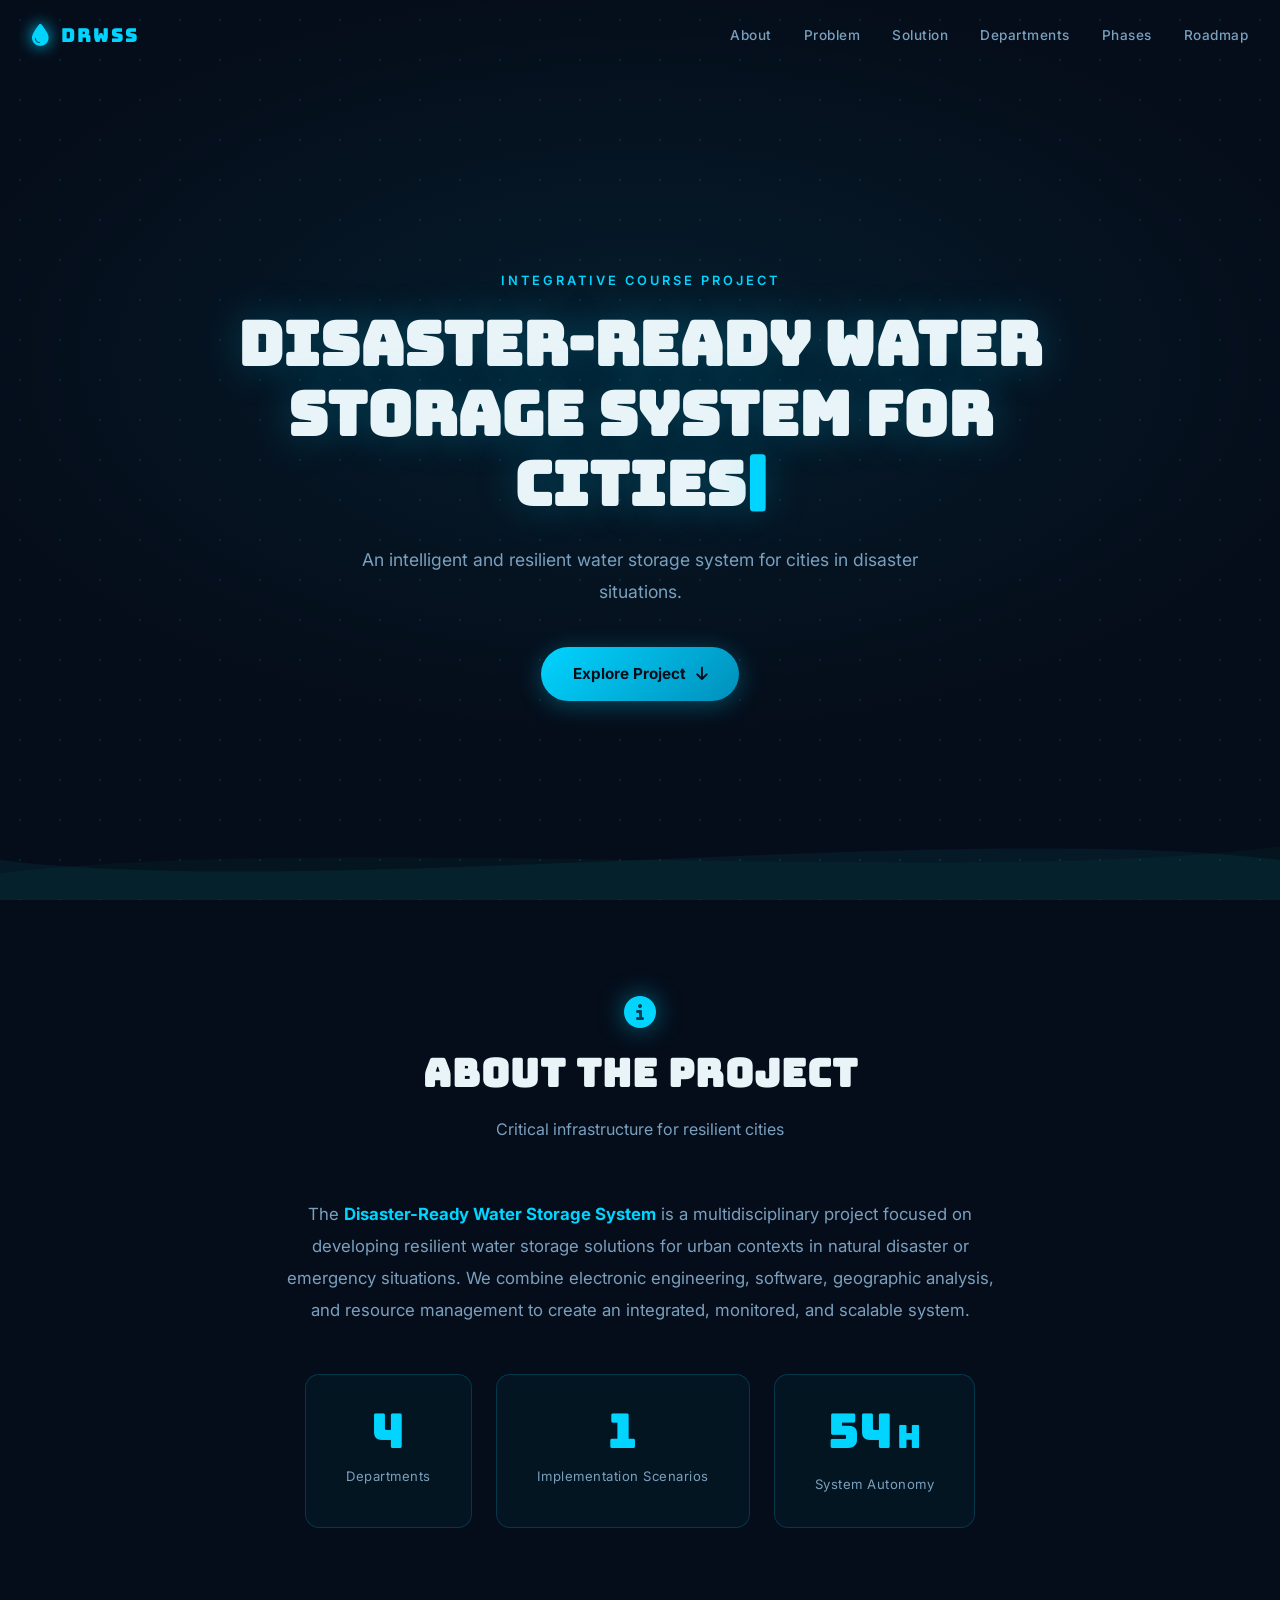
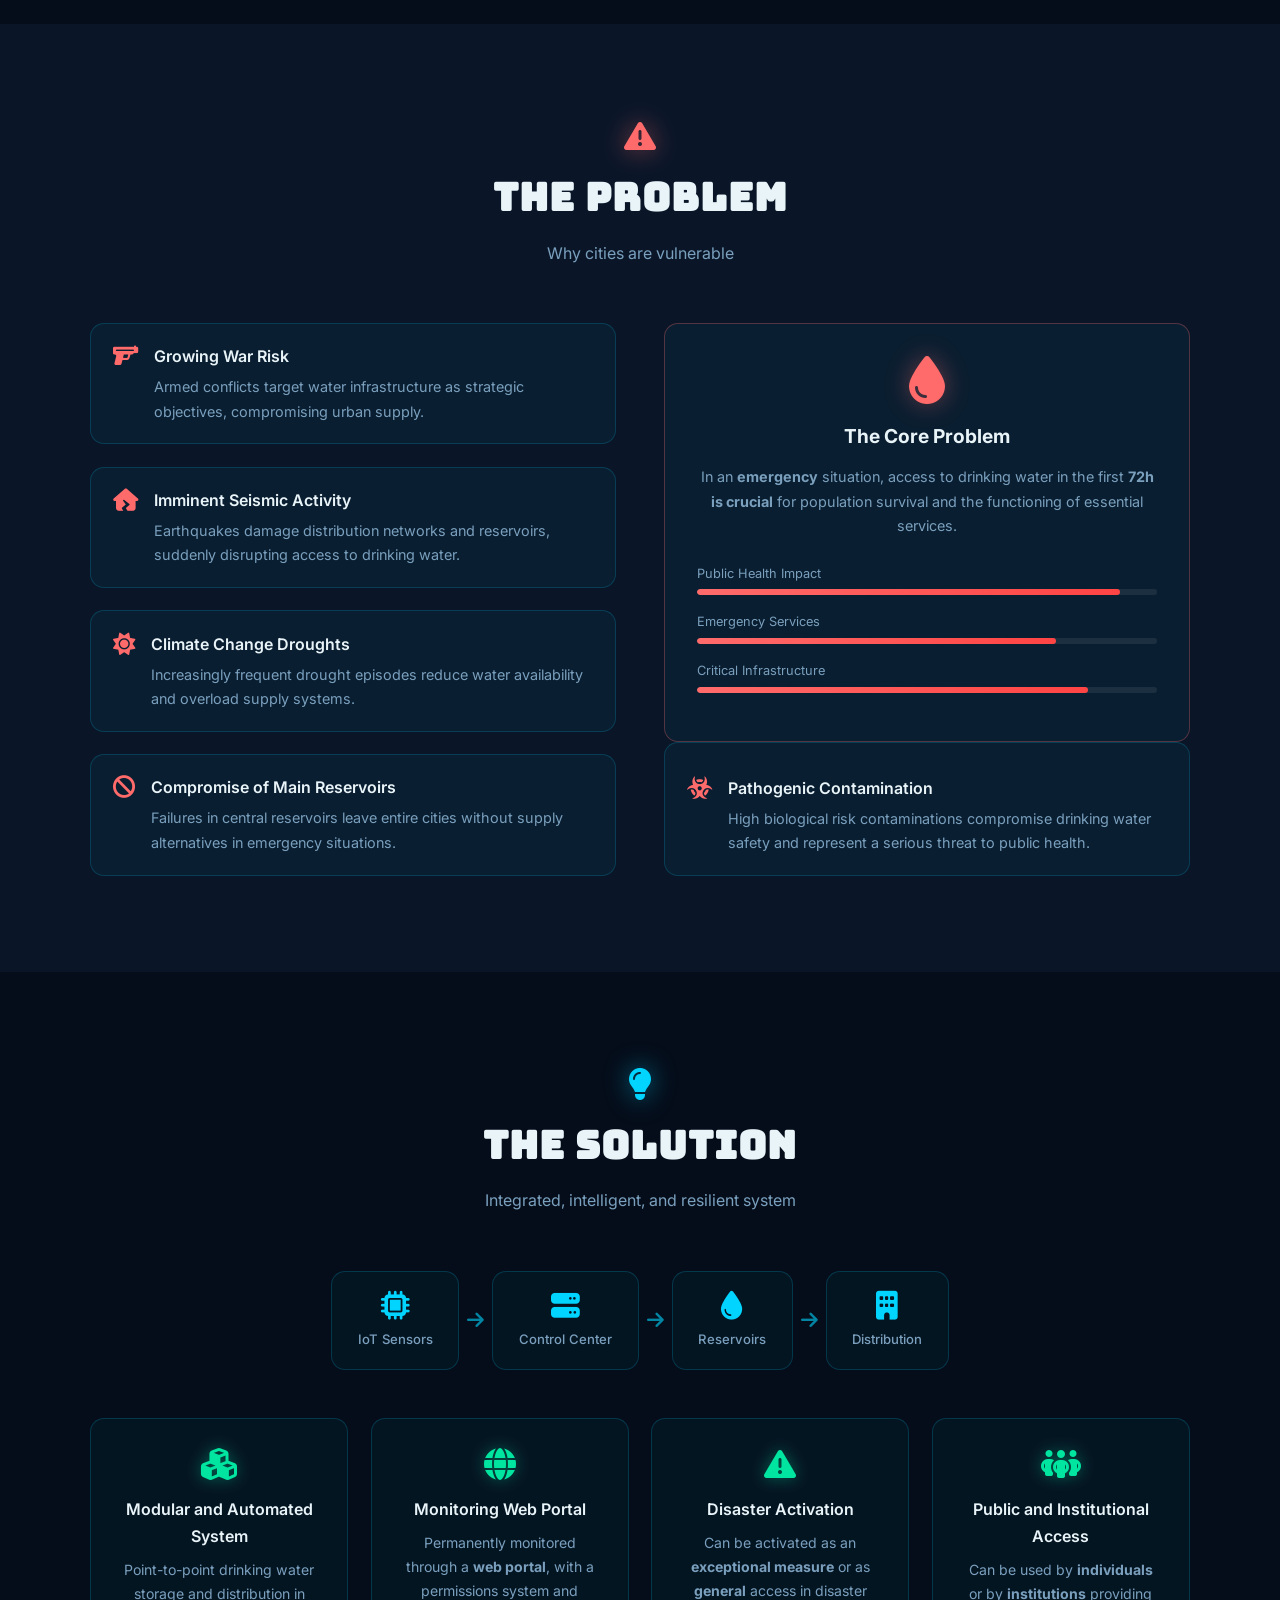
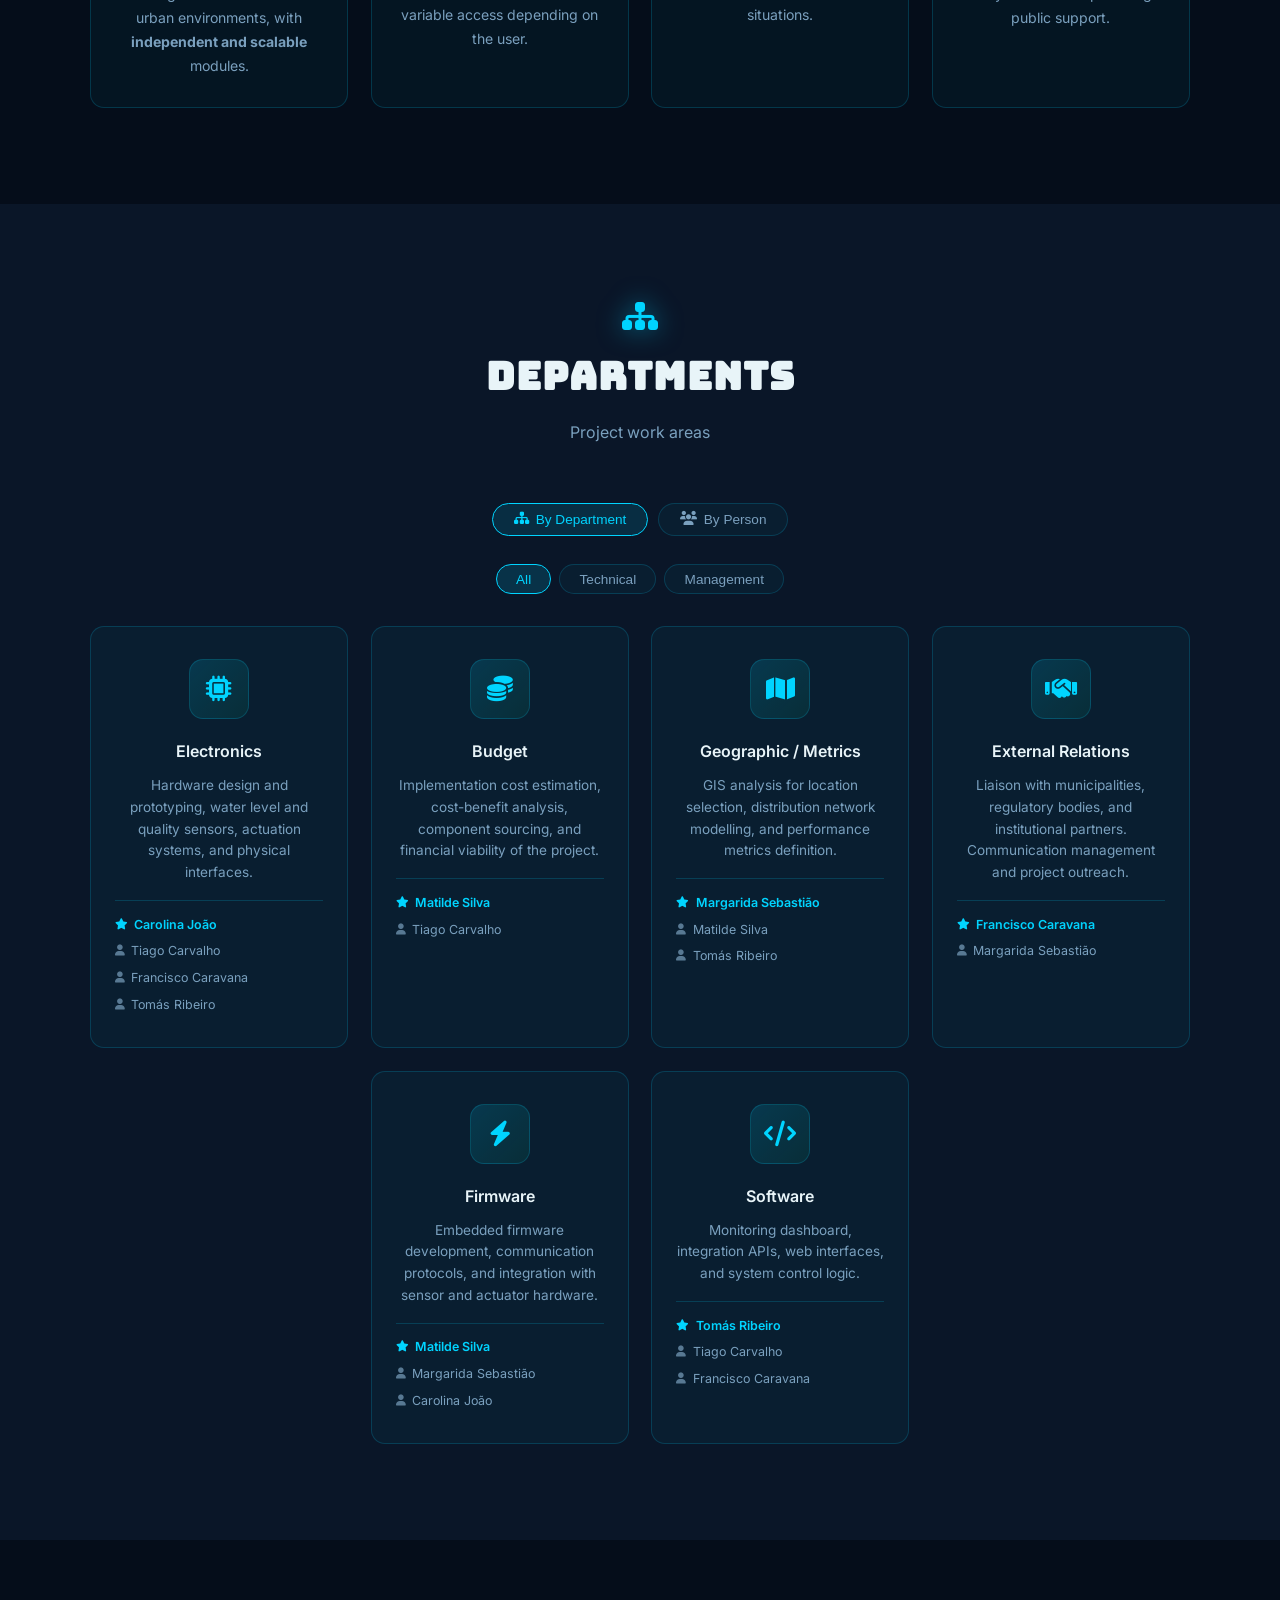
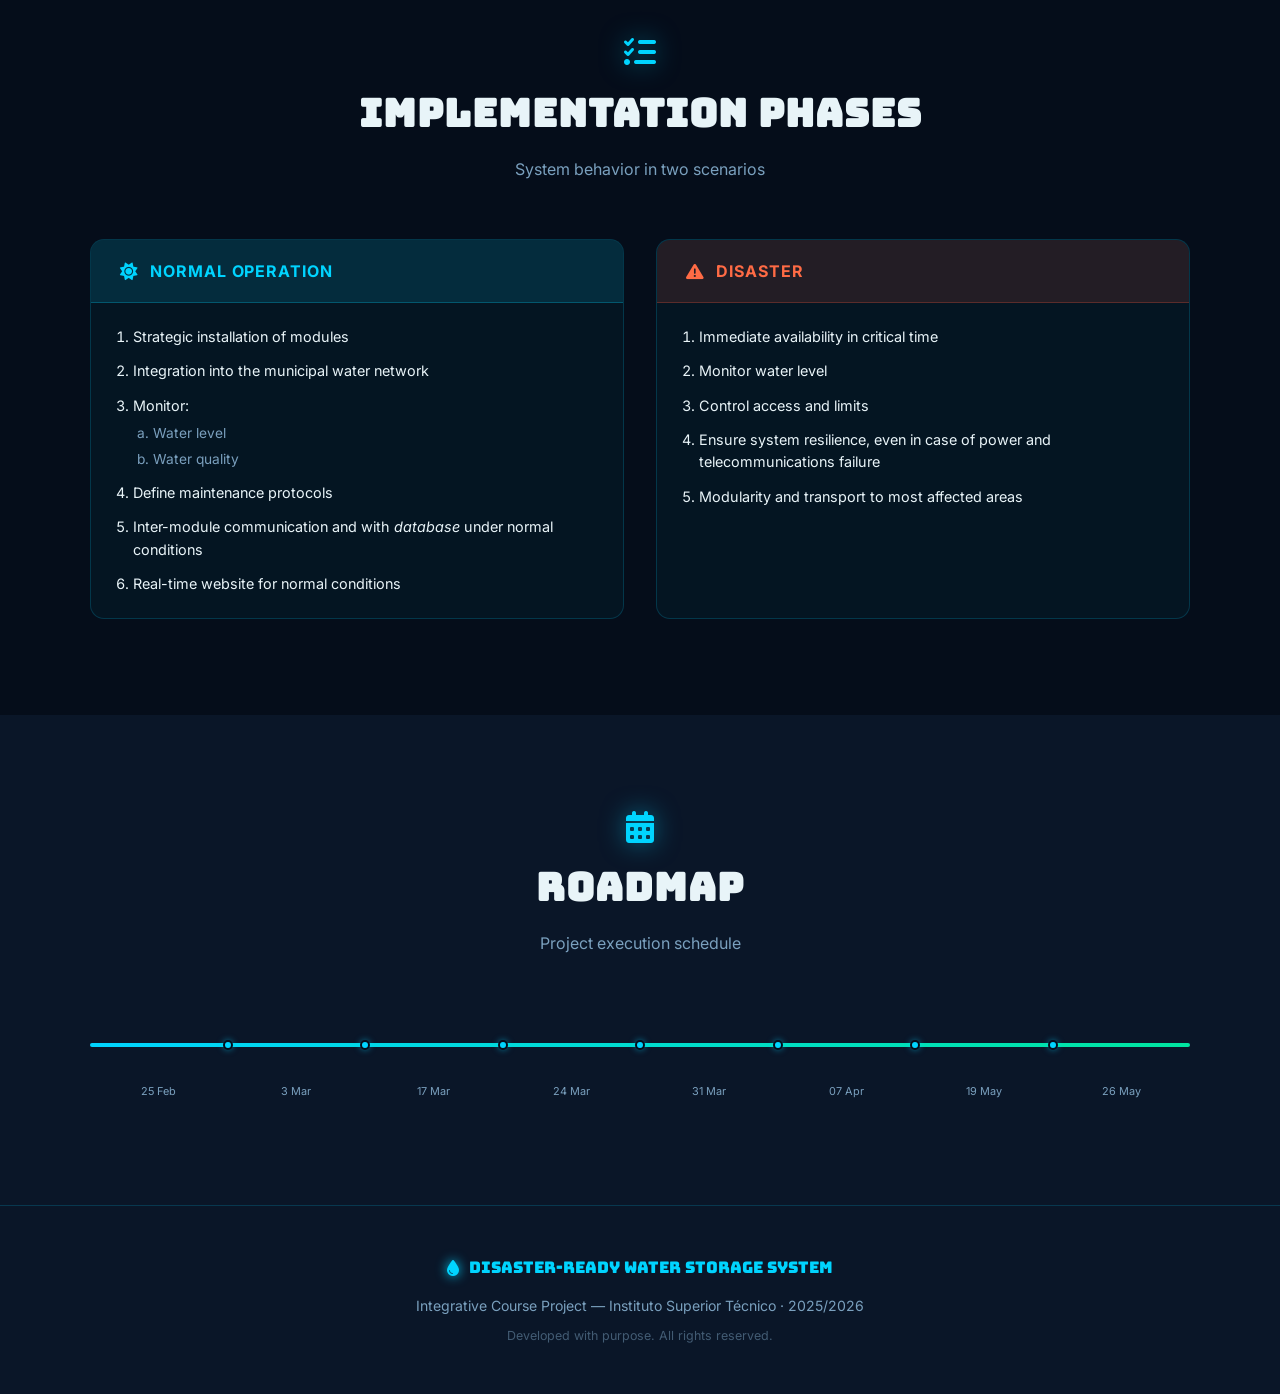
==== index.html @ e53e7a70 "roadmap a funcionar no movel" ====
<!DOCTYPE html>
<html lang="en">
<head>
    <meta charset="UTF-8">
    <meta name="viewport" content="width=device-width, initial-scale=1.0">
    <title>Disaster-Ready Water Storage System for Cities</title>

    <link rel="stylesheet" href="./style.css" />

    <!-- Google Fonts -->
    <link rel="preconnect" href="https://fonts.googleapis.com">
    <link rel="preconnect" href="https://fonts.gstatic.com" crossorigin>
    <link href="https://fonts.googleapis.com/css2?family=Bungee&family=Inter:wght@300;400;500;600;700&display=swap" rel="stylesheet">

    <!-- Font Awesome Icons -->
    <link rel="stylesheet" href="https://cdnjs.cloudflare.com/ajax/libs/font-awesome/6.5.0/css/all.min.css">

    <!-- AOS Animate On Scroll -->
    <link rel="stylesheet" href="https://cdn.jsdelivr.net/npm/aos@2.3.4/dist/aos.css">
</head>
<body>

    <!-- ===== NAVBAR ===== -->
    <nav class="navbar" id="navbar">
        <div class="nav-logo">
            <i class="fa-solid fa-droplet"></i>
            <span>DRWSS</span>
        </div>
        <ul class="nav-links">
            <li><a href="#about">About</a></li>
            <li><a href="#problem">Problem</a></li>
            <li><a href="#solution">Solution</a></li>
            <li><a href="#departments">Departments</a></li>
            <li><a href="#phases">Phases</a></li>
            <li><a href="#roadmap">Roadmap</a></li>
        </ul>
        <button class="nav-menu-btn" id="menuBtn">
            <i class="fa-solid fa-bars"></i>
        </button>
    </nav>

    <!-- ===== HERO ===== -->
    <section class="hero" id="hero">
        <div class="hero-content">
            <p class="hero-label">Integrative Course Project</p>
            <h1 class="hero-title">
                <span class="typewriter" id="typewriter"></span>
            </h1>
            <p class="hero-subtitle">
                An intelligent and resilient water storage system for cities in disaster situations.
            </p>
            <a href="#about" class="btn-primary">
                Explore Project <i class="fa-solid fa-arrow-down"></i>
            </a>
        </div>
        <div class="hero-waves">
            <svg viewBox="0 0 1440 120" preserveAspectRatio="none">
                <path class="wave wave1" d="M0,60 C360,120 1080,0 1440,60 L1440,120 L0,120 Z"/>
                <path class="wave wave2" d="M0,80 C360,20 1080,100 1440,40 L1440,120 L0,120 Z"/>
            </svg>
        </div>
    </section>

    <!-- ===== ABOUT ===== -->
    <section class="section" id="about">
        <div class="container">
            <div class="section-header" data-aos="fade-up">
                <i class="fa-solid fa-circle-info section-icon"></i>
                <h2 class="section-title">About the Project</h2>
                <p class="section-subtitle">Critical infrastructure for resilient cities</p>
            </div>
            <p class="about-text" data-aos="fade-up" data-aos-delay="100">
                The <strong>Disaster-Ready Water Storage System</strong> is a multidisciplinary project focused on developing
                resilient water storage solutions for urban contexts in natural disaster or emergency situations.
                We combine electronic engineering, software, geographic analysis, and resource management to create an
                integrated, monitored, and scalable system.
            </p>
            <div class="metrics-grid" data-aos="fade-up" data-aos-delay="200">
                <div class="metric-card">
                    <span class="metric-value" data-target="6">0</span>
                    <span class="metric-label">Departments</span>
                </div>
                <div class="metric-card">
                    <span class="metric-value" data-target="2">0</span>
                    <span class="metric-label">Implementation Scenarios</span>
                </div>
                <div class="metric-card">
                    <span class="metric-value" data-target="72">0</span>
                    <span class="metric-suffix">h</span>
                    <span class="metric-label">System Autonomy</span>
                </div>
            </div>
        </div>
    </section>

    <!-- ===== PROBLEM ===== -->
    <section class="section section-alt" id="problem">
        <div class="container">
            <div class="section-header" data-aos="fade-up">
                <i class="fa-solid fa-triangle-exclamation section-icon accent-red"></i>
                <h2 class="section-title">The Problem</h2>
                <p class="section-subtitle">Why cities are vulnerable</p>
            </div>
            <div class="two-col">
                <div class="problem-list" data-aos="fade-right">
                    <div class="problem-item">
                        <i class="fa-solid fa-gun"></i>
                        <div>
                            <h3>Growing War Risk</h3>
                            <p>Armed conflicts target water infrastructure as strategic objectives, compromising urban supply.</p>
                        </div>
                    </div>
                    <div class="problem-item">
                        <i class="fa-solid fa-house-crack"></i>
                        <div>
                            <h3>Imminent Seismic Activity</h3>
                            <p>Earthquakes damage distribution networks and reservoirs, suddenly disrupting access to drinking water.</p>
                        </div>
                    </div>
                    <div class="problem-item">
                        <i class="fa-solid fa-sun"></i>
                        <div>
                            <h3>Climate Change Droughts</h3>
                            <p>Increasingly frequent drought episodes reduce water availability and overload supply systems.</p>
                        </div>
                    </div>
                    <div class="problem-item">
                        <i class="fa-solid fa-ban"></i>
                        <div>
                            <h3>Compromise of Main Reservoirs</h3>
                            <p>Failures in central reservoirs leave entire cities without supply alternatives in emergency situations.</p>
                        </div>
                    </div>
                </div>
                <div class="problem-visual" data-aos="fade-left">
                    <div class="problem-card-big">
                        <i class="fa-solid fa-droplet"></i>
                        <h3>The Core Problem</h3>
                        <p>In an <strong>emergency</strong> situation, access to drinking water in the first <strong>72h is crucial</strong> for population survival and the functioning of essential services.</p>
                        <div class="impact-bar">
                            <span>Public Health Impact</span>
                            <div class="bar"><div class="bar-fill" style="--pct: 92%"></div></div>
                        </div>
                        <div class="impact-bar">
                            <span>Emergency Services</span>
                            <div class="bar"><div class="bar-fill" style="--pct: 78%"></div></div>
                        </div>
                        <div class="impact-bar">
                            <span>Critical Infrastructure</span>
                            <div class="bar"><div class="bar-fill" style="--pct: 85%"></div></div>
                        </div>
                    </div>
                    <div class="problem-item" data-aos="fade-left" data-aos-delay="100">
                        <i class="fa-solid fa-biohazard"></i>
                        <div>
                            <h3>Pathogenic Contamination</h3>
                            <p>High biological risk contaminations compromise drinking water safety and represent a serious threat to public health.</p>
                        </div>
                    </div>
                </div>
            </div>
        </div>
    </section>

    <!-- ===== SOLUTION ===== -->
    <section class="section" id="solution">
        <div class="container">
            <div class="section-header" data-aos="fade-up">
                <i class="fa-solid fa-lightbulb section-icon"></i>
                <h2 class="section-title">The Solution</h2>
                <p class="section-subtitle">Integrated, intelligent, and resilient system</p>
            </div>
            <div class="solution-diagram" data-aos="fade-up" data-aos-delay="100">
                <div class="diagram-node node-sensor">
                    <i class="fa-solid fa-microchip"></i>
                    <span>IoT Sensors</span>
                </div>
                <div class="diagram-arrow"><i class="fa-solid fa-arrow-right"></i></div>
                <div class="diagram-node node-main">
                    <i class="fa-solid fa-server"></i>
                    <span>Control Center</span>
                </div>
                <div class="diagram-arrow"><i class="fa-solid fa-arrow-right"></i></div>
                <div class="diagram-node node-storage">
                    <i class="fa-solid fa-droplet"></i>
                    <span>Reservoirs</span>
                </div>
                <div class="diagram-arrow"><i class="fa-solid fa-arrow-right"></i></div>
                <div class="diagram-node node-city">
                    <i class="fa-solid fa-building"></i>
                    <span>Distribution</span>
                </div>
            </div>
            <div class="solution-cards" data-aos="fade-up" data-aos-delay="200">
                <div class="sol-card">
                    <i class="fa-solid fa-cubes"></i>
                    <h3>Modular and Automated System</h3>
                    <p>Point-to-point drinking water storage and distribution in urban environments, with <strong>independent and scalable</strong> modules.</p>
                </div>
                <div class="sol-card">
                    <i class="fa-solid fa-globe"></i>
                    <h3>Monitoring Web Portal</h3>
                    <p>Permanently monitored through a <strong>web portal</strong>, with a permissions system and variable access depending on the user.</p>
                </div>
                <div class="sol-card">
                    <i class="fa-solid fa-triangle-exclamation"></i>
                    <h3>Disaster Activation</h3>
                    <p>Can be activated as an <strong>exceptional measure</strong> or as <strong>general</strong> access in disaster situations.</p>
                </div>
                <div class="sol-card">
                    <i class="fa-solid fa-people-group"></i>
                    <h3>Public and Institutional Access</h3>
                    <p>Can be used by <strong>individuals</strong> or by <strong>institutions</strong> providing public support.</p>
                </div>
            </div>
        </div>
    </section>

    <!-- ===== DEPARTMENTS ===== -->
    <section class="section section-alt" id="departments">
        <div class="container">
            <div class="section-header" data-aos="fade-up">
                <i class="fa-solid fa-sitemap section-icon"></i>
                <h2 class="section-title">Departments</h2>
                <p class="section-subtitle">Project work areas</p>
            </div>

            <!-- View tabs -->
            <div class="dept-tabs" id="deptTabs" data-aos="fade-up" data-aos-delay="50">
                <button class="dept-tab active" data-view="dept">
                    <i class="fa-solid fa-sitemap"></i> By Department
                </button>
                <button class="dept-tab" data-view="person">
                    <i class="fa-solid fa-users"></i> By Person
                </button>
            </div>

            <!-- View: By Department -->
            <div id="deptView">
                <div class="dept-filter" id="deptFilter" data-aos="fade-up" data-aos-delay="100">
                    <button class="btn-filter active" data-filter="all">All</button>
                    <button class="btn-filter" data-filter="tecnico">Technical</button>
                    <button class="btn-filter" data-filter="gestao">Management</button>
                </div>
                <div class="dept-grid" id="deptGrid">
                    <!-- cards inserted by script.js -->
                </div>
            </div>

            <!-- View: By Person -->
            <div id="personView" style="display:none">
                <div class="team-grid" id="personGridDept" data-aos="fade-up" data-aos-delay="100">
                    <!-- cards generated by script.js -->
                </div>
            </div>
        </div>
    </section>

    <!-- ===== IMPLEMENTATION PHASES ===== -->
    <section class="section" id="phases">
        <div class="container">
            <div class="section-header" data-aos="fade-up">
                <i class="fa-solid fa-list-check section-icon"></i>
                <h2 class="section-title">Implementation Phases</h2>
                <p class="section-subtitle">System behavior in two scenarios</p>
            </div>
            <div class="phases-grid">
                <div class="phase-col normalidade" data-aos="fade-right" data-aos-delay="100">
                    <div class="phase-col-header">
                        <i class="fa-solid fa-sun"></i>
                        <h3>Normal Operation</h3>
                    </div>
                    <ol class="phase-list">
                        <li>Strategic installation of modules</li>
                        <li>Integration into the municipal water network</li>
                        <li>
                            Monitor:
                            <ul class="phase-sublist">
                                <li>Water level</li>
                                <li>Water quality</li>
                            </ul>
                        </li>
                        <li>Define maintenance protocols</li>
                        <li>Inter-module communication and with <em>database</em> under normal conditions</li>
                        <li>Real-time website for normal conditions</li>
                    </ol>
                </div>
                <div class="phase-col catastrofe" data-aos="fade-left" data-aos-delay="100">
                    <div class="phase-col-header">
                        <i class="fa-solid fa-triangle-exclamation"></i>
                        <h3>Disaster</h3>
                    </div>
                    <ol class="phase-list">
                        <li>Immediate availability in critical time</li>
                        <li>Monitor water level</li>
                        <li>Control access and limits</li>
                        <li>Ensure system resilience, even in case of power and telecommunications failure</li>
                        <li>Modularity and transport to most affected areas</li>
                    </ol>
                </div>
            </div>
        </div>
    </section>

    <!-- ===== ROADMAP ===== -->
    <section class="section section-alt" id="roadmap">
        <div class="container">
            <div class="section-header" data-aos="fade-up">
                <i class="fa-solid fa-calendar-days section-icon"></i>
                <h2 class="section-title">Roadmap</h2>
                <p class="section-subtitle">Project execution schedule</p>
            </div>
            <div class="roadmap-segs">

                <div class="roadmap-seg">
                    <div class="roadmap-popup">
                        <div class="rm-popup-header"><span class="rm-step">01</span>25 Feb – 3 Mar</div>
                        <ul class="roadmap-tasks">
                            <li>Launch of team website and blog – <strong>Software</strong></li>
                            <li>Revised project proposal</li>
                            <li>Interview planning – <strong>External Relations</strong></li>
                        </ul>
                    </div>
                    <span class="rm-seg-label">25 Feb</span>
                </div>

                <div class="roadmap-seg">
                    <div class="roadmap-popup">
                        <div class="rm-popup-header"><span class="rm-step">02</span>3 Mar – 17 Mar</div>
                        <ul class="roadmap-tasks">
                            <li>Solution requirements list
                                <ul class="roadmap-subtasks">
                                    <li>Functional Requirements</li>
                                    <li>Non-Functional Requirements</li>
                                    <li>Business Requirements and Constraints – <strong>Budget</strong></li>
                                    <li>Technical Requirements – <strong>Electronics</strong></li>
                                    <li>User Requirements – <strong>External Relations</strong></li>
                                    <li>Regulatory and Environmental Requirements – <strong>Geographic</strong></li>
                                    <li>Maintenance Requirements</li>
                                    <li>Assumptions &amp; Dependencies</li>
                                </ul>
                            </li>
                        </ul>
                    </div>
                    <span class="rm-seg-label">3 Mar</span>
                </div>

                <div class="roadmap-seg">
                    <div class="roadmap-popup">
                        <div class="rm-popup-header"><span class="rm-step">03</span>17 Mar – 24 Mar</div>
                        <ul class="roadmap-tasks">
                            <li>Bill of Materials for the prototype – <strong>Electronics</strong></li>
                            <li>Cost Management – <strong>Budget</strong></li>
                            <li>Research by the <strong>Geography and Statistics</strong> team</li>
                        </ul>
                    </div>
                    <span class="rm-seg-label">17 Mar</span>
                </div>

                <div class="roadmap-seg">
                    <div class="roadmap-popup">
                        <div class="rm-popup-header"><span class="rm-step">04</span>24 Mar – 31 Mar</div>
                        <ul class="roadmap-tasks">
                            <li>Draft interim presentation</li>
                        </ul>
                    </div>
                    <span class="rm-seg-label">24 Mar</span>
                </div>

                <div class="roadmap-seg">
                    <div class="roadmap-popup">
                        <div class="rm-popup-header"><span class="rm-step">05</span>31 Mar – 07 Apr</div>
                        <ul class="roadmap-tasks">
                            <li>Final interim presentation</li>
                            <li>Obtain materials for prototype construction</li>
                        </ul>
                    </div>
                    <span class="rm-seg-label">31 Mar</span>
                </div>

                <div class="roadmap-seg">
                    <div class="roadmap-popup">
                        <div class="rm-popup-header"><span class="rm-step">06</span>07 Apr – 19 May</div>
                        <ul class="roadmap-tasks">
                            <li>Development of the first prototype version:
                                <ul class="roadmap-subtasks">
                                    <li>Demo version of the monitoring portal – <strong>Software</strong></li>
                                    <li>Demo version of the storage module – <strong>Firmware</strong></li>
                                    <li>Demo version of access monitoring – <strong>Firmware/Software</strong></li>
                                    <li>Prototype use under exception and normal conditions</li>
                                </ul>
                            </li>
                        </ul>
                    </div>
                    <span class="rm-seg-label">07 Apr</span>
                </div>

                <div class="roadmap-seg">
                    <div class="roadmap-popup">
                        <div class="rm-popup-header"><span class="rm-step">07</span>19 May – 26 May</div>
                        <ul class="roadmap-tasks">
                            <li>Prototype completion – <strong>Firmware/Software</strong></li>
                        </ul>
                    </div>
                    <span class="rm-seg-label">19 May</span>
                </div>

                <div class="roadmap-seg">
                    <div class="roadmap-popup">
                        <div class="rm-popup-header"><span class="rm-step">08</span>26 May – 2 Jun</div>
                        <ul class="roadmap-tasks">
                            <li>Finalize team website and blog portal – <strong>Software</strong></li>
                            <li>Present the operational monitoring portal with the prototype module network – <strong>Firmware/Software</strong></li>
                            <li>Demonstration video of the project's operation through the prototype</li>
                            <li>Pitch Deck</li>
                            <li>ElectroCap ElectroDay Poster</li>
                        </ul>
                    </div>
                    <span class="rm-seg-label">26 May</span>
                </div>

            </div>
        </div>
    </section>

    <!-- ===== FOOTER ===== -->
    <footer class="footer">
        <div class="container">
            <div class="footer-logo">
                <i class="fa-solid fa-droplet"></i>
                <span>Disaster-Ready Water Storage System</span>
            </div>
            <p class="footer-sub">Integrative Course Project — Instituto Superior Técnico · 2025/2026</p>
            <p class="footer-copy">Developed with purpose. All rights reserved.</p>
        </div>
    </footer>

    <!-- AOS JS -->
    <script src="https://cdn.jsdelivr.net/npm/aos@2.3.4/dist/aos.js"></script>
    <!-- Main JS -->
    <script src="./script.js"></script>
</body>
</html>
---- style.css ----
/* ===================================================
   DISASTER-READY WATER STORAGE SYSTEM — STYLES
   Dark theme + Cyan/Blue water palette
   =================================================== */

/* ---- CSS VARIABLES ---- */
:root {
    --bg-primary:    #050d1a;
    --bg-secondary:  #0a1628;
    --bg-card:       #0d1f38;
    --accent-cyan:   #00d4ff;
    --accent-green:  #00e5a0;
    --accent-red:    #ff6b6b;
    --text-primary:  #e8f4f8;
    --text-muted:    #7aa0be;
    --glass-bg:      rgba(0, 212, 255, 0.04);
    --glass-border:  rgba(0, 212, 255, 0.18);
    --nav-height:    70px;
    --radius:        14px;
    --transition:    all 0.3s ease;
}

/* ---- RESET & BASE ---- */
*, *::before, *::after {
    box-sizing: border-box;
    margin: 0;
    padding: 0;
}

html {
    scroll-behavior: smooth;
}

body {
    background-color: var(--bg-primary);
    color: var(--text-primary);
    font-family: 'Inter', sans-serif;
    font-size: 16px;
    line-height: 1.7;
    overflow-x: hidden;
}

a {
    color: inherit;
    text-decoration: none;
}

ul {
    list-style: none;
}

img {
    max-width: 100%;
}

/* ---- SCROLLBAR ---- */
::-webkit-scrollbar {
    width: 6px;
}
::-webkit-scrollbar-track {
    background: var(--bg-primary);
}
::-webkit-scrollbar-thumb {
    background: var(--accent-cyan);
    border-radius: 3px;
}

/* ===================================================
   NAVBAR
   =================================================== */
.navbar {
    position: fixed;
    top: 0;
    left: 0;
    right: 0;
    height: var(--nav-height);
    display: flex;
    align-items: center;
    justify-content: space-between;
    padding: 0 2rem;
    z-index: 1000;
    transition: var(--transition);
}

.navbar.scrolled {
    background: rgba(5, 13, 26, 0.85);
    backdrop-filter: blur(16px);
    border-bottom: 1px solid var(--glass-border);
}

.nav-logo {
    display: flex;
    align-items: center;
    gap: 0.6rem;
    font-family: 'Bungee', sans-serif;
    font-size: 1.2rem;
    color: var(--accent-cyan);
    letter-spacing: 2px;
}

.nav-logo i {
    font-size: 1.4rem;
    filter: drop-shadow(0 0 8px var(--accent-cyan));
}

.nav-links {
    display: flex;
    gap: 2rem;
}

.nav-links a {
    font-size: 0.85rem;
    font-weight: 500;
    color: var(--text-muted);
    letter-spacing: 0.5px;
    transition: var(--transition);
    position: relative;
    padding-bottom: 2px;
}

.nav-links a::after {
    content: '';
    position: absolute;
    bottom: 0;
    left: 0;
    width: 0;
    height: 1px;
    background: var(--accent-cyan);
    transition: width 0.3s ease;
}

.nav-links a:hover {
    color: var(--accent-cyan);
}

.nav-links a:hover::after {
    width: 100%;
}

.nav-menu-btn {
    display: none;
    background: none;
    border: none;
    color: var(--accent-cyan);
    font-size: 1.4rem;
    cursor: pointer;
}

/* ===================================================
   HERO
   =================================================== */
.hero {
    min-height: 100vh;
    display: flex;
    align-items: center;
    justify-content: center;
    text-align: center;
    padding: var(--nav-height) 2rem 0;
    position: relative;
    background: radial-gradient(ellipse 80% 60% at 50% 40%,
        rgba(0, 212, 255, 0.08) 0%,
        transparent 70%),
        var(--bg-primary);
    overflow: hidden;
}

/* Grid background dots */
.hero::before {
    content: '';
    position: absolute;
    inset: 0;
    background-image:
        radial-gradient(circle, rgba(0, 212, 255, 0.12) 1px, transparent 1px);
    background-size: 40px 40px;
    pointer-events: none;
}

.hero-content {
    position: relative;
    z-index: 1;
    max-width: 860px;
}

.hero-label {
    font-size: 0.8rem;
    font-weight: 600;
    letter-spacing: 3px;
    text-transform: uppercase;
    color: var(--accent-cyan);
    margin-bottom: 1.2rem;
}

.hero-title {
    font-family: 'Bungee', sans-serif;
    font-size: clamp(2rem, 5vw, 3.8rem);
    line-height: 1.15;
    color: var(--text-primary);
    text-shadow: 0 0 40px rgba(0, 212, 255, 0.25);
    margin-bottom: 1.5rem;
    min-height: 1.4em;
}

.typewriter::after {
    content: '|';
    color: var(--accent-cyan);
    animation: blink 0.7s infinite;
}

@keyframes blink {
    0%, 100% { opacity: 1; }
    50% { opacity: 0; }
}

.hero-subtitle {
    font-size: 1.1rem;
    color: var(--text-muted);
    max-width: 560px;
    margin: 0 auto 2.5rem;
    line-height: 1.8;
}

.btn-primary {
    display: inline-flex;
    align-items: center;
    gap: 0.6rem;
    background: linear-gradient(135deg, var(--accent-cyan), #0090bb);
    color: var(--bg-primary);
    font-weight: 700;
    font-size: 0.95rem;
    padding: 0.85rem 2rem;
    border-radius: 50px;
    transition: var(--transition);
    box-shadow: 0 4px 24px rgba(0, 212, 255, 0.3);
}

.btn-primary:hover {
    transform: translateY(-3px);
    box-shadow: 0 8px 32px rgba(0, 212, 255, 0.5);
}

/* Wave SVG at bottom of hero */
.hero-waves {
    position: absolute;
    bottom: 0;
    left: 0;
    right: 0;
    line-height: 0;
}

.hero-waves svg {
    width: 100%;
    height: 80px;
}

.wave {
    animation: waveMove 8s linear infinite;
}

.wave1 {
    fill: rgba(0, 212, 255, 0.06);
    animation-duration: 8s;
}

.wave2 {
    fill: rgba(0, 229, 160, 0.04);
    animation-duration: 12s;
    animation-direction: reverse;
}

@keyframes waveMove {
    0% { transform: translateX(0); }
    100% { transform: translateX(-50px); }
}

/* ===================================================
   SECTIONS — COMMON
   =================================================== */
.section {
    padding: 6rem 2rem;
}

.section-alt {
    background: var(--bg-secondary);
}

.container {
    max-width: 1100px;
    margin: 0 auto;
}

.section-header {
    text-align: center;
    margin-bottom: 3.5rem;
}

.section-icon {
    font-size: 2rem;
    color: var(--accent-cyan);
    margin-bottom: 0.8rem;
    display: block;
    filter: drop-shadow(0 0 12px rgba(0, 212, 255, 0.5));
}

.section-icon.accent-red {
    color: var(--accent-red);
    filter: drop-shadow(0 0 12px rgba(255, 107, 107, 0.5));
}

.section-title {
    font-family: 'Bungee', sans-serif;
    font-size: clamp(1.8rem, 3vw, 2.6rem);
    letter-spacing: 1px;
    margin-bottom: 0.6rem;
}

.section-subtitle {
    color: var(--text-muted);
    font-size: 1rem;
}

/* ===================================================
   ABOUT
   =================================================== */
.about-text {
    text-align: center;
    max-width: 720px;
    margin: 0 auto 3rem;
    font-size: 1.05rem;
    color: var(--text-muted);
    line-height: 1.9;
}

.about-text strong {
    color: var(--accent-cyan);
}

.metrics-grid {
    display: flex;
    gap: 1.5rem;
    justify-content: center;
    flex-wrap: wrap;
}

.metric-card {
    background: var(--glass-bg);
    border: 1px solid var(--glass-border);
    border-radius: var(--radius);
    padding: 2rem 2.5rem;
    text-align: center;
    backdrop-filter: blur(8px);
    min-width: 160px;
    transition: var(--transition);
}

.metric-card:hover {
    transform: translateY(-6px);
    border-color: var(--accent-cyan);
    box-shadow: 0 8px 30px rgba(0, 212, 255, 0.15);
}

.metric-value {
    display: inline-block;
    font-family: 'Bungee', sans-serif;
    font-size: 3rem;
    color: var(--accent-cyan);
    line-height: 1;
}

.metric-suffix {
    font-family: 'Bungee', sans-serif;
    font-size: 2rem;
    color: var(--accent-cyan);
}

.metric-label {
    display: block;
    font-size: 0.82rem;
    color: var(--text-muted);
    margin-top: 0.5rem;
    letter-spacing: 0.5px;
}

/* ===================================================
   PROBLEM
   =================================================== */
.two-col {
    display: grid;
    grid-template-columns: 1fr 1fr;
    gap: 3rem;
    align-items: stretch;
}

.problem-list {
    display: flex;
    flex-direction: column;
    gap: 1.4rem;
}

.problem-item {
    display: flex;
    gap: 1rem;
    align-items: flex-start;
    background: var(--glass-bg);
    border: 1px solid var(--glass-border);
    border-radius: var(--radius);
    padding: 1.2rem 1.4rem;
    transition: var(--transition);
}

.problem-item:hover {
    border-color: var(--accent-red);
    box-shadow: 0 4px 20px rgba(255, 107, 107, 0.1);
}

.problem-item > i {
    font-size: 1.4rem;
    color: var(--accent-red);
    margin-top: 2px;
    flex-shrink: 0;
}

.problem-item h3 {
    font-size: 1rem;
    font-weight: 600;
    margin-bottom: 0.3rem;
}

.problem-item p {
    font-size: 0.9rem;
    color: var(--text-muted);
}

.problem-visual {
    display: flex;
    flex-direction: column;
    height: 100%;
}

.problem-visual > .problem-item {
    margin-top: auto;
    padding-top: 2rem;
}

.problem-card-big {
    background: var(--glass-bg);
    border: 1px solid rgba(255, 107, 107, 0.3);
    border-radius: var(--radius);
    padding: 2rem;
    text-align: center;
}

.problem-card-big > i {
    font-size: 3rem;
    color: var(--accent-red);
    margin-bottom: 1rem;
    display: block;
    filter: drop-shadow(0 0 12px rgba(255, 107, 107, 0.4));
}

.problem-card-big h3 {
    font-size: 1.2rem;
    margin-bottom: 0.8rem;
}

.problem-card-big > p {
    font-size: 0.9rem;
    color: var(--text-muted);
    margin-bottom: 1.5rem;
}

.impact-bar {
    margin-bottom: 1rem;
    text-align: left;
}

.impact-bar span {
    font-size: 0.8rem;
    color: var(--text-muted);
    display: block;
    margin-bottom: 0.3rem;
}

.bar {
    height: 6px;
    background: rgba(255,255,255,0.08);
    border-radius: 3px;
    overflow: hidden;
}

.bar-fill {
    height: 100%;
    width: 0;
    background: linear-gradient(90deg, var(--accent-red), #ff4444);
    border-radius: 3px;
    transition: width 1.5s ease;
}

.bar-fill.animated {
    width: var(--pct);
}

/* ===================================================
   SOLUTION
   =================================================== */
.solution-diagram {
    display: flex;
    align-items: center;
    justify-content: center;
    gap: 0;
    flex-wrap: wrap;
    margin-bottom: 3rem;
}

.diagram-node {
    display: flex;
    flex-direction: column;
    align-items: center;
    gap: 0.5rem;
    background: var(--glass-bg);
    border: 1px solid var(--glass-border);
    border-radius: var(--radius);
    padding: 1.2rem 1.6rem;
    min-width: 120px;
    text-align: center;
    transition: var(--transition);
}

.diagram-node:hover {
    border-color: var(--accent-cyan);
    box-shadow: 0 0 20px rgba(0, 212, 255, 0.2);
    transform: translateY(-4px);
}

.diagram-node i {
    font-size: 1.8rem;
    color: var(--accent-cyan);
}

.diagram-node span {
    font-size: 0.82rem;
    font-weight: 500;
    color: var(--text-muted);
}

.diagram-arrow {
    color: var(--accent-cyan);
    font-size: 1.2rem;
    padding: 0 0.5rem;
    opacity: 0.6;
}

.solution-cards {
    display: grid;
    grid-template-columns: repeat(auto-fit, minmax(220px, 1fr));
    gap: 1.4rem;
}

.sol-card {
    background: var(--glass-bg);
    border: 1px solid var(--glass-border);
    border-radius: var(--radius);
    padding: 1.8rem;
    transition: var(--transition);
    text-align: center;
}

.sol-card:hover {
    border-color: var(--accent-cyan);
    transform: translateY(-6px);
    box-shadow: 0 8px 30px rgba(0, 212, 255, 0.15);
}

.sol-card i {
    font-size: 2rem;
    color: var(--accent-green);
    margin-bottom: 1rem;
    display: block;
    filter: drop-shadow(0 0 8px rgba(0, 229, 160, 0.4));
}

.sol-card h3 {
    font-size: 1rem;
    font-weight: 600;
    margin-bottom: 0.5rem;
}

.sol-card p {
    font-size: 0.88rem;
    color: var(--text-muted);
}

/* ===================================================
   TEAM
   =================================================== */
.team-grid {
    display: flex;
    flex-wrap: wrap;
    gap: 1.4rem;
    justify-content: center;
    margin-bottom: 1.5rem;
}

.team-card {
    background: var(--glass-bg);
    border: 1px solid var(--glass-border);
    border-radius: var(--radius);
    padding: 2rem 1.5rem;
    text-align: center;
    width: 180px;
    transition: var(--transition);
}

.team-card:hover {
    border-color: var(--accent-cyan);
    transform: translateY(-6px);
    box-shadow: 0 8px 30px rgba(0, 212, 255, 0.15);
}

.team-avatar {
    width: 64px;
    height: 64px;
    border-radius: 50%;
    background: linear-gradient(135deg, rgba(0,212,255,0.2), rgba(0,229,160,0.1));
    border: 2px solid var(--glass-border);
    display: flex;
    align-items: center;
    justify-content: center;
    margin: 0 auto 1rem;
}

.team-avatar i {
    font-size: 1.6rem;
    color: var(--accent-cyan);
}

.team-avatar img {
    width: 100%;
    height: 100%;
    object-fit: cover;
    border-radius: 50%;
}

.team-card h3 {
    font-size: 0.95rem;
    font-weight: 600;
    margin-bottom: 0.4rem;
}

.team-role {
    font-size: 0.78rem;
    color: var(--accent-green);
    font-weight: 500;
}

.team-note {
    text-align: center;
    font-size: 0.82rem;
    color: var(--text-muted);
    opacity: 0.6;
}

.team-note i {
    margin-right: 0.4rem;
}

/* Role badge (Leader / Member) */
.team-role-badge {
    display: inline-block;
    font-size: 0.72rem;
    font-weight: 600;
    letter-spacing: 0.04em;
    padding: 0.25rem 0.65rem;
    border-radius: 20px;
    margin-bottom: 0.55rem;
}

.badge-leader {
    background: rgba(0, 212, 255, 0.12);
    color: var(--accent-cyan);
    border: 1px solid rgba(0, 212, 255, 0.35);
}

.badge-member {
    background: rgba(0, 229, 160, 0.1);
    color: var(--accent-green);
    border: 1px solid rgba(0, 229, 160, 0.3);
}

/* Department tag inside person card */
.team-dept-tag {
    display: block;
    font-size: 0.75rem;
    color: var(--text-muted);
    margin-top: 0.3rem;
}

.team-dept-tag i {
    margin-right: 0.3rem;
    opacity: 0.7;
}

/* ===================================================
   DEPARTMENTS
   =================================================== */

/* Tabs */
.dept-tabs {
    display: flex;
    gap: 0.6rem;
    justify-content: center;
    margin-bottom: 1.8rem;
}

.dept-tab {
    background: var(--glass-bg);
    border: 1px solid var(--glass-border);
    border-radius: 30px;
    color: var(--text-muted);
    padding: 0.5rem 1.3rem;
    font-size: 0.85rem;
    font-weight: 500;
    cursor: pointer;
    transition: var(--transition);
    display: flex;
    align-items: center;
    gap: 0.45rem;
}

.dept-tab:hover {
    border-color: var(--accent-cyan);
    color: var(--text-primary);
}

.dept-tab.active {
    background: rgba(0, 212, 255, 0.12);
    border-color: var(--accent-cyan);
    color: var(--accent-cyan);
}

.dept-grid {
    display: flex;
    flex-wrap: wrap;
    justify-content: center;
    gap: 1.4rem;
}

.dept-card {
    background: var(--glass-bg);
    border: 1px solid var(--glass-border);
    border-radius: var(--radius);
    padding: 2rem 1.5rem;
    text-align: center;
    transition: var(--transition);
    cursor: default;
    flex: 0 0 calc(25% - 1.05rem);
}

.dept-card:hover {
    border-color: var(--accent-cyan);
    transform: translateY(-8px);
    box-shadow: 0 12px 36px rgba(0, 212, 255, 0.18);
    background: rgba(0, 212, 255, 0.06);
}

.dept-icon {
    width: 60px;
    height: 60px;
    border-radius: 14px;
    background: linear-gradient(135deg, rgba(0,212,255,0.15), rgba(0,229,160,0.08));
    border: 1px solid var(--glass-border);
    display: flex;
    align-items: center;
    justify-content: center;
    margin: 0 auto 1.2rem;
}

.dept-icon i {
    font-size: 1.6rem;
    color: var(--accent-cyan);
}

.dept-card h3 {
    font-size: 1rem;
    font-weight: 600;
    margin-bottom: 0.6rem;
}

.dept-card p {
    font-size: 0.85rem;
    color: var(--text-muted);
    line-height: 1.6;
}

.dept-card.hidden {
    display: none;
}

/* Members list inside dept card */
.dept-members {
    list-style: none;
    padding: 0;
    margin: 1rem 0 0;
    border-top: 1px solid var(--glass-border);
    padding-top: 0.8rem;
    text-align: left;
    display: flex;
    flex-direction: column;
    gap: 0.35rem;
}

.dept-members li {
    font-size: 0.78rem;
    color: var(--text-muted);
    display: flex;
    align-items: center;
    gap: 0.4rem;
}

.dept-members li i {
    font-size: 0.7rem;
    opacity: 0.7;
}

.dept-members .dept-leader {
    color: var(--accent-cyan);
    font-weight: 600;
}

.dept-members .dept-leader i {
    color: var(--accent-cyan);
    opacity: 1;
}

/* Por Pessoa grid — 4 por linha */
#personGridDept.team-grid .team-card {
    flex: 0 0 calc(25% - 1.05rem);
    width: auto;
}

.dept-filter {
    display: flex;
    flex-wrap: wrap;
    gap: 0.5rem;
    justify-content: center;
    margin-top: 1.5rem;
    margin-bottom: 2rem;
}

.btn-filter {
    background: var(--glass-bg);
    border: 1px solid var(--glass-border);
    color: var(--text-muted);
    border-radius: 50px;
    padding: 0.4rem 1.2rem;
    font-size: 0.85rem;
    cursor: pointer;
    transition: var(--transition);
}

.btn-filter:hover,
.btn-filter.active {
    background: rgba(0, 212, 255, 0.15);
    border-color: var(--accent-cyan);
    color: var(--accent-cyan);
}

/* ===================================================
   TIMELINE (Phases)
   =================================================== */
.timeline {
    position: relative;
    display: flex;
    flex-direction: column;
    gap: 0;
}

.timeline::before {
    content: '';
    position: absolute;
    left: 50%;
    top: 0;
    bottom: 0;
    width: 2px;
    background: linear-gradient(to bottom, var(--accent-cyan), var(--accent-green));
    transform: translateX(-50%);
}

.timeline-item {
    display: grid;
    grid-template-columns: 1fr 60px 1fr;
    align-items: center;
    gap: 1.5rem;
    padding: 1.5rem 0;
}

.timeline-item:nth-child(odd) .timeline-marker { order: 2; }
.timeline-item:nth-child(odd) .timeline-content { order: 3; }
.timeline-item:nth-child(odd) .timeline-spacer  { order: 1; }

.timeline-item:nth-child(even) .timeline-marker { order: 2; }
.timeline-item:nth-child(even) .timeline-content { order: 1; text-align: right; }

.timeline-marker {
    display: flex;
    align-items: center;
    justify-content: center;
    z-index: 1;
}

.phase-num {
    width: 52px;
    height: 52px;
    border-radius: 50%;
    background: var(--bg-primary);
    border: 2px solid var(--accent-cyan);
    display: flex;
    align-items: center;
    justify-content: center;
    font-family: 'Bungee', sans-serif;
    font-size: 1rem;
    color: var(--accent-cyan);
    box-shadow: 0 0 16px rgba(0, 212, 255, 0.3);
}

.timeline-content {
    background: var(--glass-bg);
    border: 1px solid var(--glass-border);
    border-radius: var(--radius);
    padding: 1.5rem;
    transition: var(--transition);
}

.timeline-content:hover {
    border-color: var(--accent-cyan);
    box-shadow: 0 6px 24px rgba(0, 212, 255, 0.12);
}

.timeline-content h3 {
    font-size: 1.05rem;
    font-weight: 600;
    margin-bottom: 0.5rem;
    color: var(--text-primary);
}

.timeline-content p {
    font-size: 0.88rem;
    color: var(--text-muted);
    margin-bottom: 0.8rem;
}

.phase-tags {
    display: flex;
    gap: 0.5rem;
    flex-wrap: wrap;
}

.timeline-item:nth-child(even) .phase-tags {
    justify-content: flex-end;
}

.phase-tags span {
    font-size: 0.72rem;
    background: rgba(0, 212, 255, 0.1);
    border: 1px solid rgba(0, 212, 255, 0.25);
    color: var(--accent-cyan);
    border-radius: 20px;
    padding: 2px 10px;
}

/* ===================================================
   ROADMAP (Line Segments + Hover Popup)
   =================================================== */
.roadmap-segs {
    display: flex;
    position: relative;
    height: 48px;
    margin: 4rem 0 2.5rem;
}

/* Linha gradient contínua */
.roadmap-segs::before {
    content: '';
    position: absolute;
    top: 50%;
    left: 0;
    right: 0;
    height: 4px;
    transform: translateY(-50%);
    background: linear-gradient(to right, var(--accent-cyan), var(--accent-green));
    border-radius: 2px;
    z-index: 0;
}

.roadmap-seg {
    flex: 1;
    position: relative;
    cursor: pointer;
    z-index: 1;
}

/* Destaque do segmento no hover */
.roadmap-seg:hover::before {
    content: '';
    position: absolute;
    top: 50%;
    left: 0;
    right: 0;
    height: 12px;
    transform: translateY(-50%);
    background: rgba(0, 212, 255, 0.22);
    box-shadow: 0 0 18px rgba(0, 212, 255, 0.45);
    border-radius: 6px;
}

/* Separador (dot) entre segmentos */
.roadmap-seg + .roadmap-seg::after {
    content: '';
    position: absolute;
    top: 50%;
    left: 0;
    width: 10px;
    height: 10px;
    border-radius: 50%;
    transform: translate(-50%, -50%);
    background: var(--accent-cyan);
    border: 2px solid #050d1a;
    box-shadow: 0 0 6px rgba(0, 212, 255, 0.5);
    z-index: 3;
}

/* Label da data abaixo */
.rm-seg-label {
    position: absolute;
    top: calc(100% + 0.8rem);
    left: 50%;
    transform: translateX(-50%);
    font-size: 0.68rem;
    color: var(--text-muted);
    white-space: nowrap;
    transition: color 0.2s ease;
}

.roadmap-seg:hover .rm-seg-label {
    color: var(--accent-cyan);
}

/* Popup */
.roadmap-popup {
    position: absolute;
    bottom: calc(100% + 0.8rem);
    left: 50%;
    transform: translateX(-50%) translateY(8px);
    width: 240px;
    background: var(--bg-secondary);
    border: 1px solid var(--glass-border);
    border-radius: var(--radius);
    box-shadow: 0 12px 40px rgba(0, 0, 0, 0.5), 0 0 0 1px rgba(0, 212, 255, 0.08);
    opacity: 0;
    pointer-events: none;
    transition: opacity 0.2s ease, transform 0.2s ease;
    z-index: 30;
}

.roadmap-seg:hover .roadmap-popup {
    opacity: 1;
    pointer-events: auto;
    transform: translateX(-50%) translateY(0);
}

/* Seta do popup */
.roadmap-popup::after {
    content: '';
    position: absolute;
    bottom: -5px;
    left: 50%;
    transform: translateX(-50%) rotate(45deg);
    width: 8px;
    height: 8px;
    background: var(--bg-secondary);
    border-right: 1px solid var(--glass-border);
    border-bottom: 1px solid var(--glass-border);
}

/* Segmentos 1-2: popup ancorado à esquerda */
.roadmap-seg:nth-child(1) .roadmap-popup,
.roadmap-seg:nth-child(2) .roadmap-popup {
    left: 0;
    transform: translateY(8px);
}
.roadmap-seg:nth-child(1):hover .roadmap-popup,
.roadmap-seg:nth-child(2):hover .roadmap-popup { transform: translateY(0); }
.roadmap-seg:nth-child(1) .roadmap-popup::after,
.roadmap-seg:nth-child(2) .roadmap-popup::after { left: 20%; transform: rotate(45deg); }

/* Segmentos 7-8: popup ancorado à direita */
.roadmap-seg:nth-child(7) .roadmap-popup,
.roadmap-seg:nth-child(8) .roadmap-popup {
    left: auto;
    right: 0;
    transform: translateY(8px);
}
.roadmap-seg:nth-child(7):hover .roadmap-popup,
.roadmap-seg:nth-child(8):hover .roadmap-popup { transform: translateY(0); }
.roadmap-seg:nth-child(7) .roadmap-popup::after,
.roadmap-seg:nth-child(8) .roadmap-popup::after { left: auto; right: 20%; transform: rotate(45deg); }

/* Active state (touch/click for mobile — mirrors :hover) */
.roadmap-seg.active .roadmap-popup {
    opacity: 1;
    pointer-events: auto;
    transform: translateX(-50%) translateY(0);
}
.roadmap-seg.active .rm-seg-label { color: var(--accent-cyan); }
.roadmap-seg:nth-child(1).active .roadmap-popup,
.roadmap-seg:nth-child(2).active .roadmap-popup { transform: translateY(0); }
.roadmap-seg:nth-child(7).active .roadmap-popup,
.roadmap-seg:nth-child(8).active .roadmap-popup { transform: translateY(0); }

/* Cabeçalho do popup */
.rm-popup-header {
    display: flex;
    align-items: center;
    gap: 0.5rem;
    background: rgba(0, 212, 255, 0.1);
    border-bottom: 1px solid var(--glass-border);
    border-radius: var(--radius) var(--radius) 0 0;
    padding: 0.65rem 0.9rem;
    font-size: 0.8rem;
    font-weight: 700;
    color: var(--accent-cyan);
}

.rm-step {
    display: inline-flex;
    align-items: center;
    justify-content: center;
    width: 20px;
    height: 20px;
    border-radius: 50%;
    background: var(--accent-cyan);
    color: #050d1a;
    font-size: 0.62rem;
    font-weight: 800;
    flex-shrink: 0;
}

.roadmap-tasks {
    list-style: disc;
    margin: 0;
    padding: 0.85rem 0.9rem 0.85rem 1.8rem;
    display: flex;
    flex-direction: column;
    gap: 0.4rem;
}

.roadmap-tasks > li {
    font-size: 0.8rem;
    color: var(--text-muted);
    line-height: 1.5;
}

.roadmap-tasks strong {
    color: var(--text-primary);
    font-weight: 600;
}

.roadmap-subtasks {
    list-style: circle;
    margin-top: 0.35rem;
    padding-left: 1rem;
    display: flex;
    flex-direction: column;
    gap: 0.25rem;
}

.roadmap-subtasks li {
    font-size: 0.76rem;
    color: var(--text-muted);
    line-height: 1.4;
}

/* ===================================================
   FOOTER
   =================================================== */
.footer {
    background: var(--bg-secondary);
    border-top: 1px solid var(--glass-border);
    padding: 3rem 2rem;
    text-align: center;
}

.footer-logo {
    display: inline-flex;
    align-items: center;
    gap: 0.6rem;
    font-family: 'Bungee', sans-serif;
    font-size: 1rem;
    color: var(--accent-cyan);
    margin-bottom: 0.8rem;
}

.footer-logo i {
    filter: drop-shadow(0 0 6px var(--accent-cyan));
}

.footer-sub {
    font-size: 0.88rem;
    color: var(--text-muted);
    margin-bottom: 0.4rem;
}

.footer-copy {
    font-size: 0.78rem;
    color: var(--text-muted);
    opacity: 0.5;
}

/* ===================================================
   PHASES (Normalidade / Catástrofe)
   =================================================== */
.phases-grid {
    display: grid;
    grid-template-columns: 1fr 1fr;
    gap: 2rem;
    margin-top: 1rem;
}

.phase-col {
    background: var(--glass-bg);
    border: 1px solid var(--glass-border);
    border-radius: var(--radius);
    overflow: hidden;
    transition: var(--transition);
}

.phase-col:hover {
    transform: translateY(-4px);
    box-shadow: 0 12px 36px rgba(0, 0, 0, 0.2);
}

.phase-col-header {
    display: flex;
    align-items: center;
    gap: 0.75rem;
    padding: 1.1rem 1.8rem;
}

.phase-col-header h3 {
    font-size: 1rem;
    font-weight: 700;
    letter-spacing: 0.06em;
    text-transform: uppercase;
    margin: 0;
}

.phase-col-header i {
    font-size: 1.1rem;
}

.normalidade .phase-col-header {
    background: rgba(0, 212, 255, 0.12);
    border-bottom: 1px solid rgba(0, 212, 255, 0.25);
}

.normalidade .phase-col-header h3,
.normalidade .phase-col-header i {
    color: var(--accent-cyan);
}

.catastrofe .phase-col-header {
    background: rgba(255, 90, 60, 0.12);
    border-bottom: 1px solid rgba(255, 90, 60, 0.25);
}

.catastrofe .phase-col-header h3,
.catastrofe .phase-col-header i {
    color: #ff6b45;
}

.phase-list {
    margin: 0;
    padding: 1.4rem 1.8rem 1.4rem 2.6rem;
    display: flex;
    flex-direction: column;
    gap: 0.75rem;
}

.phase-list > li {
    font-size: 0.9rem;
    line-height: 1.55;
    color: var(--text-primary);
}

.phase-sublist {
    list-style: lower-alpha;
    margin-top: 0.4rem;
    padding-left: 1.3rem;
    display: flex;
    flex-direction: column;
    gap: 0.25rem;
}

.phase-sublist li {
    font-size: 0.86rem;
    color: var(--text-muted);
}

/* ===================================================
   RESPONSIVE
   =================================================== */
@media (max-width: 900px) {
    .nav-links { display: none; }
    .nav-menu-btn { display: block; }

    .two-col {
        grid-template-columns: 1fr;
    }

    .problem-visual {
        flex-direction: column-reverse;
    }

    .problem-visual > .problem-item {
        margin-top: 0;
        padding-top: 0;
    }

    .dept-card { flex: 0 0 calc(50% - 0.7rem); }

    .timeline::before { left: 28px; }

    .timeline-item {
        grid-template-columns: 60px 1fr;
    }

    .timeline-item:nth-child(odd) .timeline-content  { order: 2; }
    .timeline-item:nth-child(even) .timeline-content { order: 2; text-align: left; }
    .timeline-item:nth-child(even) .phase-tags { justify-content: flex-start; }

    .solution-diagram { gap: 0.5rem; }
    .diagram-arrow { display: none; }

    .phases-grid { grid-template-columns: 1fr; }
}

@media (max-width: 600px) {
    .section { padding: 4rem 1rem; }

    .roadmap-header,
    .roadmap-row {
        grid-template-columns: 130px 1fr;
    }

    .rm-task { font-size: 0.78rem; }

    .dept-card { flex: 0 0 100%; }

    .hero-title { font-size: 1.8rem; }
}

/* ===================================================
   DISASTER-READY WATER STORAGE SYSTEM — STYLES
   Dark theme + Cyan/Blue water palette
   =================================================== */

/* ---- CSS VARIABLES ---- */
:root {
    --bg-primary:    #050d1a;
    --bg-secondary:  #0a1628;
    --bg-card:       #0d1f38;
    --accent-cyan:   #00d4ff;
    --accent-green:  #00e5a0;
    --accent-red:    #ff6b6b;
    --text-primary:  #e8f4f8;
    --text-muted:    #7aa0be;
    --glass-bg:      rgba(0, 212, 255, 0.04);
    --glass-border:  rgba(0, 212, 255, 0.18);
    --nav-height:    70px;
    --radius:        14px;
    --transition:    all 0.3s ease;
}

/* ---- RESET & BASE ---- */
*, *::before, *::after {
    box-sizing: border-box;
    margin: 0;
    padding: 0;
}

html {
    scroll-behavior: smooth;
}

body {
    background-color: var(--bg-primary);
    color: var(--text-primary);
    font-family: 'Inter', sans-serif;
    font-size: 16px;
    line-height: 1.7;
    overflow-x: hidden;
}

a {
    color: inherit;
    text-decoration: none;
}

ul {
    list-style: none;
}

img {
    max-width: 100%;
}

/* ---- SCROLLBAR ---- */
::-webkit-scrollbar {
    width: 6px;
}
::-webkit-scrollbar-track {
    background: var(--bg-primary);
}
::-webkit-scrollbar-thumb {
    background: var(--accent-cyan);
    border-radius: 3px;
}

/* ===================================================
   NAVBAR
   =================================================== */
.navbar {
    position: fixed;
    top: 0;
    left: 0;
    right: 0;
    height: var(--nav-height);
    display: flex;
    align-items: center;
    justify-content: space-between;
    padding: 0 2rem;
    z-index: 1000;
    transition: var(--transition);
}

.navbar.scrolled {
    background: rgba(5, 13, 26, 0.85);
    backdrop-filter: blur(16px);
    border-bottom: 1px solid var(--glass-border);
}

.nav-logo {
    display: flex;
    align-items: center;
    gap: 0.6rem;
    font-family: 'Bungee', sans-serif;
    font-size: 1.2rem;
    color: var(--accent-cyan);
    letter-spacing: 2px;
}

.nav-logo i {
    font-size: 1.4rem;
    filter: drop-shadow(0 0 8px var(--accent-cyan));
}

.nav-links {
    display: flex;
    gap: 2rem;
}

.nav-links a {
    font-size: 0.85rem;
    font-weight: 500;
    color: var(--text-muted);
    letter-spacing: 0.5px;
    transition: var(--transition);
    position: relative;
    padding-bottom: 2px;
}

.nav-links a::after {
    content: '';
    position: absolute;
    bottom: 0;
    left: 0;
    width: 0;
    height: 1px;
    background: var(--accent-cyan);
    transition: width 0.3s ease;
}

.nav-links a:hover {
    color: var(--accent-cyan);
}

.nav-links a:hover::after {
    width: 100%;
}

.nav-menu-btn {
    display: none;
    background: none;
    border: none;
    color: var(--accent-cyan);
    font-size: 1.4rem;
    cursor: pointer;
}

/* ===================================================
   HERO
   =================================================== */
.hero {
    min-height: 100vh;
    display: flex;
    align-items: center;
    justify-content: center;
    text-align: center;
    padding: var(--nav-height) 2rem 0;
    position: relative;
    background: radial-gradient(ellipse 80% 60% at 50% 40%,
        rgba(0, 212, 255, 0.08) 0%,
        transparent 70%),
        var(--bg-primary);
    overflow: hidden;
}

/* Grid background dots */
.hero::before {
    content: '';
    position: absolute;
    inset: 0;
    background-image:
        radial-gradient(circle, rgba(0, 212, 255, 0.12) 1px, transparent 1px);
    background-size: 40px 40px;
    pointer-events: none;
}

.hero-content {
    position: relative;
    z-index: 1;
    max-width: 860px;
}

.hero-label {
    font-size: 0.8rem;
    font-weight: 600;
    letter-spacing: 3px;
    text-transform: uppercase;
    color: var(--accent-cyan);
    margin-bottom: 1.2rem;
}

.hero-title {
    font-family: 'Bungee', sans-serif;
    font-size: clamp(2rem, 5vw, 3.8rem);
    line-height: 1.15;
    color: var(--text-primary);
    text-shadow: 0 0 40px rgba(0, 212, 255, 0.25);
    margin-bottom: 1.5rem;
    min-height: 1.4em;
}

.typewriter::after {
    content: '|';
    color: var(--accent-cyan);
    animation: blink 0.7s infinite;
}

@keyframes blink {
    0%, 100% { opacity: 1; }
    50% { opacity: 0; }
}

.hero-subtitle {
    font-size: 1.1rem;
    color: var(--text-muted);
    max-width: 560px;
    margin: 0 auto 2.5rem;
    line-height: 1.8;
}

.btn-primary {
    display: inline-flex;
    align-items: center;
    gap: 0.6rem;
    background: linear-gradient(135deg, var(--accent-cyan), #0090bb);
    color: var(--bg-primary);
    font-weight: 700;
    font-size: 0.95rem;
    padding: 0.85rem 2rem;
    border-radius: 50px;
    transition: var(--transition);
    box-shadow: 0 4px 24px rgba(0, 212, 255, 0.3);
}

.btn-primary:hover {
    transform: translateY(-3px);
    box-shadow: 0 8px 32px rgba(0, 212, 255, 0.5);
}

/* Wave SVG at bottom of hero */
.hero-waves {
    position: absolute;
    bottom: 0;
    left: 0;
    right: 0;
    line-height: 0;
}

.hero-waves svg {
    width: 100%;
    height: 80px;
}

.wave {
    animation: waveMove 8s linear infinite;
}

.wave1 {
    fill: rgba(0, 212, 255, 0.06);
    animation-duration: 8s;
}

.wave2 {
    fill: rgba(0, 229, 160, 0.04);
    animation-duration: 12s;
    animation-direction: reverse;
}

@keyframes waveMove {
    0% { transform: translateX(0); }
    100% { transform: translateX(-50px); }
}

/* ===================================================
   SECTIONS — COMMON
   =================================================== */
.section {
    padding: 6rem 2rem;
}

.section-alt {
    background: var(--bg-secondary);
}

.container {
    max-width: 1100px;
    margin: 0 auto;
}

.section-header {
    text-align: center;
    margin-bottom: 3.5rem;
}

.section-icon {
    font-size: 2rem;
    color: var(--accent-cyan);
    margin-bottom: 0.8rem;
    display: block;
    filter: drop-shadow(0 0 12px rgba(0, 212, 255, 0.5));
}

.section-icon.accent-red {
    color: var(--accent-red);
    filter: drop-shadow(0 0 12px rgba(255, 107, 107, 0.5));
}

.section-title {
    font-family: 'Bungee', sans-serif;
    font-size: clamp(1.8rem, 3vw, 2.6rem);
    letter-spacing: 1px;
    margin-bottom: 0.6rem;
}

.section-subtitle {
    color: var(--text-muted);
    font-size: 1rem;
}

/* ===================================================
   ABOUT
   =================================================== */
.about-text {
    text-align: center;
    max-width: 720px;
    margin: 0 auto 3rem;
    font-size: 1.05rem;
    color: var(--text-muted);
    line-height: 1.9;
}

.about-text strong {
    color: var(--accent-cyan);
}

.metrics-grid {
    display: flex;
    gap: 1.5rem;
    justify-content: center;
    flex-wrap: wrap;
}

.metric-card {
    background: var(--glass-bg);
    border: 1px solid var(--glass-border);
    border-radius: var(--radius);
    padding: 2rem 2.5rem;
    text-align: center;
    backdrop-filter: blur(8px);
    min-width: 160px;
    transition: var(--transition);
}

.metric-card:hover {
    transform: translateY(-6px);
    border-color: var(--accent-cyan);
    box-shadow: 0 8px 30px rgba(0, 212, 255, 0.15);
}

.metric-value {
    display: inline-block;
    font-family: 'Bungee', sans-serif;
    font-size: 3rem;
    color: var(--accent-cyan);
    line-height: 1;
}

.metric-suffix {
    font-family: 'Bungee', sans-serif;
    font-size: 2rem;
    color: var(--accent-cyan);
}

.metric-label {
    display: block;
    font-size: 0.82rem;
    color: var(--text-muted);
    margin-top: 0.5rem;
    letter-spacing: 0.5px;
}

/* ===================================================
   PROBLEM
   =================================================== */
.two-col {
    display: grid;
    grid-template-columns: 1fr 1fr;
    gap: 3rem;
    align-items: stretch;
}

.problem-list {
    display: flex;
    flex-direction: column;
    gap: 1.4rem;
}

.problem-item {
    display: flex;
    gap: 1rem;
    align-items: flex-start;
    background: var(--glass-bg);
    border: 1px solid var(--glass-border);
    border-radius: var(--radius);
    padding: 1.2rem 1.4rem;
    transition: var(--transition);
}

.problem-item:hover {
    border-color: var(--accent-red);
    box-shadow: 0 4px 20px rgba(255, 107, 107, 0.1);
}

.problem-item > i {
    font-size: 1.4rem;
    color: var(--accent-red);
    margin-top: 2px;
    flex-shrink: 0;
}

.problem-item h3 {
    font-size: 1rem;
    font-weight: 600;
    margin-bottom: 0.3rem;
}

.problem-item p {
    font-size: 0.9rem;
    color: var(--text-muted);
}

.problem-visual {
    display: flex;
    flex-direction: column;
    height: 100%;
}

.problem-visual > .problem-item {
    margin-top: auto;
    padding-top: 2rem;
}

.problem-card-big {
    background: var(--glass-bg);
    border: 1px solid rgba(255, 107, 107, 0.3);
    border-radius: var(--radius);
    padding: 2rem;
    text-align: center;
}

.problem-card-big > i {
    font-size: 3rem;
    color: var(--accent-red);
    margin-bottom: 1rem;
    display: block;
    filter: drop-shadow(0 0 12px rgba(255, 107, 107, 0.4));
}

.problem-card-big h3 {
    font-size: 1.2rem;
    margin-bottom: 0.8rem;
}

.problem-card-big > p {
    font-size: 0.9rem;
    color: var(--text-muted);
    margin-bottom: 1.5rem;
}

.impact-bar {
    margin-bottom: 1rem;
    text-align: left;
}

.impact-bar span {
    font-size: 0.8rem;
    color: var(--text-muted);
    display: block;
    margin-bottom: 0.3rem;
}

.bar {
    height: 6px;
    background: rgba(255,255,255,0.08);
    border-radius: 3px;
    overflow: hidden;
}

.bar-fill {
    height: 100%;
    width: 0;
    background: linear-gradient(90deg, var(--accent-red), #ff4444);
    border-radius: 3px;
    transition: width 1.5s ease;
}

.bar-fill.animated {
    width: var(--pct);
}

/* ===================================================
   SOLUTION
   =================================================== */
.solution-diagram {
    display: flex;
    align-items: center;
    justify-content: center;
    gap: 0;
    flex-wrap: wrap;
    margin-bottom: 3rem;
}

.diagram-node {
    display: flex;
    flex-direction: column;
    align-items: center;
    gap: 0.5rem;
    background: var(--glass-bg);
    border: 1px solid var(--glass-border);
    border-radius: var(--radius);
    padding: 1.2rem 1.6rem;
    min-width: 120px;
    text-align: center;
    transition: var(--transition);
}

.diagram-node:hover {
    border-color: var(--accent-cyan);
    box-shadow: 0 0 20px rgba(0, 212, 255, 0.2);
    transform: translateY(-4px);
}

.diagram-node i {
    font-size: 1.8rem;
    color: var(--accent-cyan);
}

.diagram-node span {
    font-size: 0.82rem;
    font-weight: 500;
    color: var(--text-muted);
}

.diagram-arrow {
    color: var(--accent-cyan);
    font-size: 1.2rem;
    padding: 0 0.5rem;
    opacity: 0.6;
}

.solution-cards {
    display: grid;
    grid-template-columns: repeat(auto-fit, minmax(220px, 1fr));
    gap: 1.4rem;
}

.sol-card {
    background: var(--glass-bg);
    border: 1px solid var(--glass-border);
    border-radius: var(--radius);
    padding: 1.8rem;
    transition: var(--transition);
    text-align: center;
}

.sol-card:hover {
    border-color: var(--accent-cyan);
    transform: translateY(-6px);
    box-shadow: 0 8px 30px rgba(0, 212, 255, 0.15);
}

.sol-card i {
    font-size: 2rem;
    color: var(--accent-green);
    margin-bottom: 1rem;
    display: block;
    filter: drop-shadow(0 0 8px rgba(0, 229, 160, 0.4));
}

.sol-card h3 {
    font-size: 1rem;
    font-weight: 600;
    margin-bottom: 0.5rem;
}

.sol-card p {
    font-size: 0.88rem;
    color: var(--text-muted);
}

/* ===================================================
   TEAM
   =================================================== */
.team-grid {
    display: flex;
    flex-wrap: wrap;
    gap: 1.4rem;
    justify-content: center;
    margin-bottom: 1.5rem;
}

.team-card {
    background: var(--glass-bg);
    border: 1px solid var(--glass-border);
    border-radius: var(--radius);
    padding: 2rem 1.5rem;
    text-align: center;
    width: 180px;
    transition: var(--transition);
}

.team-card:hover {
    border-color: var(--accent-cyan);
    transform: translateY(-6px);
    box-shadow: 0 8px 30px rgba(0, 212, 255, 0.15);
}

.team-avatar {
    width: 64px;
    height: 64px;
    border-radius: 50%;
    background: linear-gradient(135deg, rgba(0,212,255,0.2), rgba(0,229,160,0.1));
    border: 2px solid var(--glass-border);
    display: flex;
    align-items: center;
    justify-content: center;
    margin: 0 auto 1rem;
}

.team-avatar i {
    font-size: 1.6rem;
    color: var(--accent-cyan);
}

.team-avatar img {
    width: 100%;
    height: 100%;
    object-fit: cover;
    border-radius: 50%;
}

.team-card h3 {
    font-size: 0.95rem;
    font-weight: 600;
    margin-bottom: 0.4rem;
}

.team-role {
    font-size: 0.78rem;
    color: var(--accent-green);
    font-weight: 500;
}

.team-note {
    text-align: center;
    font-size: 0.82rem;
    color: var(--text-muted);
    opacity: 0.6;
}

.team-note i {
    margin-right: 0.4rem;
}

/* Role badge (Leader / Member) */
.team-role-badge {
    display: inline-block;
    font-size: 0.72rem;
    font-weight: 600;
    letter-spacing: 0.04em;
    padding: 0.25rem 0.65rem;
    border-radius: 20px;
    margin-bottom: 0.55rem;
}

.badge-leader {
    background: rgba(0, 212, 255, 0.12);
    color: var(--accent-cyan);
    border: 1px solid rgba(0, 212, 255, 0.35);
}

.badge-member {
    background: rgba(0, 229, 160, 0.1);
    color: var(--accent-green);
    border: 1px solid rgba(0, 229, 160, 0.3);
}

/* Department tag inside person card */
.team-dept-tag {
    display: block;
    font-size: 0.75rem;
    color: var(--text-muted);
    margin-top: 0.3rem;
}

.team-dept-tag i {
    margin-right: 0.3rem;
    opacity: 0.7;
}

/* ===================================================
   DEPARTMENTS
   =================================================== */

/* Tabs */
.dept-tabs {
    display: flex;
    gap: 0.6rem;
    justify-content: center;
    margin-bottom: 1.8rem;
}

.dept-tab {
    background: var(--glass-bg);
    border: 1px solid var(--glass-border);
    border-radius: 30px;
    color: var(--text-muted);
    padding: 0.5rem 1.3rem;
    font-size: 0.85rem;
    font-weight: 500;
    cursor: pointer;
    transition: var(--transition);
    display: flex;
    align-items: center;
    gap: 0.45rem;
}

.dept-tab:hover {
    border-color: var(--accent-cyan);
    color: var(--text-primary);
}

.dept-tab.active {
    background: rgba(0, 212, 255, 0.12);
    border-color: var(--accent-cyan);
    color: var(--accent-cyan);
}

.dept-grid {
    display: flex;
    flex-wrap: wrap;
    justify-content: center;
    gap: 1.4rem;
}

.dept-card {
    background: var(--glass-bg);
    border: 1px solid var(--glass-border);
    border-radius: var(--radius);
    padding: 2rem 1.5rem;
    text-align: center;
    transition: var(--transition);
    cursor: default;
    flex: 0 0 calc(25% - 1.05rem);
}

.dept-card:hover {
    border-color: var(--accent-cyan);
    transform: translateY(-8px);
    box-shadow: 0 12px 36px rgba(0, 212, 255, 0.18);
    background: rgba(0, 212, 255, 0.06);
}

.dept-icon {
    width: 60px;
    height: 60px;
    border-radius: 14px;
    background: linear-gradient(135deg, rgba(0,212,255,0.15), rgba(0,229,160,0.08));
    border: 1px solid var(--glass-border);
    display: flex;
    align-items: center;
    justify-content: center;
    margin: 0 auto 1.2rem;
}

.dept-icon i {
    font-size: 1.6rem;
    color: var(--accent-cyan);
}

.dept-card h3 {
    font-size: 1rem;
    font-weight: 600;
    margin-bottom: 0.6rem;
}

.dept-card p {
    font-size: 0.85rem;
    color: var(--text-muted);
    line-height: 1.6;
}

.dept-card.hidden {
    display: none;
}

/* Members list inside dept card */
.dept-members {
    list-style: none;
    padding: 0;
    margin: 1rem 0 0;
    border-top: 1px solid var(--glass-border);
    padding-top: 0.8rem;
    text-align: left;
    display: flex;
    flex-direction: column;
    gap: 0.35rem;
}

.dept-members li {
    font-size: 0.78rem;
    color: var(--text-muted);
    display: flex;
    align-items: center;
    gap: 0.4rem;
}

.dept-members li i {
    font-size: 0.7rem;
    opacity: 0.7;
}

.dept-members .dept-leader {
    color: var(--accent-cyan);
    font-weight: 600;
}

.dept-members .dept-leader i {
    color: var(--accent-cyan);
    opacity: 1;
}

/* Por Pessoa grid — 4 por linha */
#personGridDept.team-grid .team-card {
    flex: 0 0 calc(25% - 1.05rem);
    width: auto;
}

.dept-filter {
    display: flex;
    flex-wrap: wrap;
    gap: 0.5rem;
    justify-content: center;
    margin-top: 1.5rem;
    margin-bottom: 2rem;
}

.btn-filter {
    background: var(--glass-bg);
    border: 1px solid var(--glass-border);
    color: var(--text-muted);
    border-radius: 50px;
    padding: 0.4rem 1.2rem;
    font-size: 0.85rem;
    cursor: pointer;
    transition: var(--transition);
}

.btn-filter:hover,
.btn-filter.active {
    background: rgba(0, 212, 255, 0.15);
    border-color: var(--accent-cyan);
    color: var(--accent-cyan);
}

/* ===================================================
   TIMELINE (Phases)
   =================================================== */
.timeline {
    position: relative;
    display: flex;
    flex-direction: column;
    gap: 0;
}

.timeline::before {
    content: '';
    position: absolute;
    left: 50%;
    top: 0;
    bottom: 0;
    width: 2px;
    background: linear-gradient(to bottom, var(--accent-cyan), var(--accent-green));
    transform: translateX(-50%);
}

.timeline-item {
    display: grid;
    grid-template-columns: 1fr 60px 1fr;
    align-items: center;
    gap: 1.5rem;
    padding: 1.5rem 0;
}

.timeline-item:nth-child(odd) .timeline-marker { order: 2; }
.timeline-item:nth-child(odd) .timeline-content { order: 3; }
.timeline-item:nth-child(odd) .timeline-spacer  { order: 1; }

.timeline-item:nth-child(even) .timeline-marker { order: 2; }
.timeline-item:nth-child(even) .timeline-content { order: 1; text-align: right; }

.timeline-marker {
    display: flex;
    align-items: center;
    justify-content: center;
    z-index: 1;
}

.phase-num {
    width: 52px;
    height: 52px;
    border-radius: 50%;
    background: var(--bg-primary);
    border: 2px solid var(--accent-cyan);
    display: flex;
    align-items: center;
    justify-content: center;
    font-family: 'Bungee', sans-serif;
    font-size: 1rem;
    color: var(--accent-cyan);
    box-shadow: 0 0 16px rgba(0, 212, 255, 0.3);
}

.timeline-content {
    background: var(--glass-bg);
    border: 1px solid var(--glass-border);
    border-radius: var(--radius);
    padding: 1.5rem;
    transition: var(--transition);
}

.timeline-content:hover {
    border-color: var(--accent-cyan);
    box-shadow: 0 6px 24px rgba(0, 212, 255, 0.12);
}

.timeline-content h3 {
    font-size: 1.05rem;
    font-weight: 600;
    margin-bottom: 0.5rem;
    color: var(--text-primary);
}

.timeline-content p {
    font-size: 0.88rem;
    color: var(--text-muted);
    margin-bottom: 0.8rem;
}

.phase-tags {
    display: flex;
    gap: 0.5rem;
    flex-wrap: wrap;
}

.timeline-item:nth-child(even) .phase-tags {
    justify-content: flex-end;
}

.phase-tags span {
    font-size: 0.72rem;
    background: rgba(0, 212, 255, 0.1);
    border: 1px solid rgba(0, 212, 255, 0.25);
    color: var(--accent-cyan);
    border-radius: 20px;
    padding: 2px 10px;
}

/* ===================================================
   ROADMAP (Line Segments + Hover Popup)
   =================================================== */
.roadmap-segs {
    display: flex;
    position: relative;
    height: 48px;
    margin: 4rem 0 2.5rem;
}

/* Linha gradient contínua */
.roadmap-segs::before {
    content: '';
    position: absolute;
    top: 50%;
    left: 0;
    right: 0;
    height: 4px;
    transform: translateY(-50%);
    background: linear-gradient(to right, var(--accent-cyan), var(--accent-green));
    border-radius: 2px;
    z-index: 0;
}

.roadmap-seg {
    flex: 1;
    position: relative;
    cursor: pointer;
    z-index: 1;
}

/* Destaque do segmento no hover */
.roadmap-seg:hover::before {
    content: '';
    position: absolute;
    top: 50%;
    left: 0;
    right: 0;
    height: 12px;
    transform: translateY(-50%);
    background: rgba(0, 212, 255, 0.22);
    box-shadow: 0 0 18px rgba(0, 212, 255, 0.45);
    border-radius: 6px;
}

/* Separador (dot) entre segmentos */
.roadmap-seg + .roadmap-seg::after {
    content: '';
    position: absolute;
    top: 50%;
    left: 0;
    width: 10px;
    height: 10px;
    border-radius: 50%;
    transform: translate(-50%, -50%);
    background: var(--accent-cyan);
    border: 2px solid #050d1a;
    box-shadow: 0 0 6px rgba(0, 212, 255, 0.5);
    z-index: 3;
}

/* Label da data abaixo */
.rm-seg-label {
    position: absolute;
    top: calc(100% + 0.8rem);
    left: 50%;
    transform: translateX(-50%);
    font-size: 0.68rem;
    color: var(--text-muted);
    white-space: nowrap;
    transition: color 0.2s ease;
}

.roadmap-seg:hover .rm-seg-label {
    color: var(--accent-cyan);
}

/* Popup */
.roadmap-popup {
    position: absolute;
    bottom: calc(100% + 0.8rem);
    left: 50%;
    transform: translateX(-50%) translateY(8px);
    width: 240px;
    background: var(--bg-secondary);
    border: 1px solid var(--glass-border);
    border-radius: var(--radius);
    box-shadow: 0 12px 40px rgba(0, 0, 0, 0.5), 0 0 0 1px rgba(0, 212, 255, 0.08);
    opacity: 0;
    pointer-events: none;
    transition: opacity 0.2s ease, transform 0.2s ease;
    z-index: 30;
}

.roadmap-seg:hover .roadmap-popup {
    opacity: 1;
    pointer-events: auto;
    transform: translateX(-50%) translateY(0);
}

/* Seta do popup */
.roadmap-popup::after {
    content: '';
    position: absolute;
    bottom: -5px;
    left: 50%;
    transform: translateX(-50%) rotate(45deg);
    width: 8px;
    height: 8px;
    background: var(--bg-secondary);
    border-right: 1px solid var(--glass-border);
    border-bottom: 1px solid var(--glass-border);
}

/* Segmentos 1-2: popup ancorado à esquerda */
.roadmap-seg:nth-child(1) .roadmap-popup,
.roadmap-seg:nth-child(2) .roadmap-popup {
    left: 0;
    transform: translateY(8px);
}
.roadmap-seg:nth-child(1):hover .roadmap-popup,
.roadmap-seg:nth-child(2):hover .roadmap-popup { transform: translateY(0); }
.roadmap-seg:nth-child(1) .roadmap-popup::after,
.roadmap-seg:nth-child(2) .roadmap-popup::after { left: 20%; transform: rotate(45deg); }

/* Segmentos 7-8: popup ancorado à direita */
.roadmap-seg:nth-child(7) .roadmap-popup,
.roadmap-seg:nth-child(8) .roadmap-popup {
    left: auto;
    right: 0;
    transform: translateY(8px);
}
.roadmap-seg:nth-child(7):hover .roadmap-popup,
.roadmap-seg:nth-child(8):hover .roadmap-popup { transform: translateY(0); }
.roadmap-seg:nth-child(7) .roadmap-popup::after,
.roadmap-seg:nth-child(8) .roadmap-popup::after { left: auto; right: 20%; transform: rotate(45deg); }

/* Active state (touch/click for mobile — mirrors :hover) */
.roadmap-seg.active .roadmap-popup {
    opacity: 1;
    pointer-events: auto;
    transform: translateX(-50%) translateY(0);
}
.roadmap-seg.active .rm-seg-label { color: var(--accent-cyan); }
.roadmap-seg:nth-child(1).active .roadmap-popup,
.roadmap-seg:nth-child(2).active .roadmap-popup { transform: translateY(0); }
.roadmap-seg:nth-child(7).active .roadmap-popup,
.roadmap-seg:nth-child(8).active .roadmap-popup { transform: translateY(0); }

/* Cabeçalho do popup */
.rm-popup-header {
    display: flex;
    align-items: center;
    gap: 0.5rem;
    background: rgba(0, 212, 255, 0.1);
    border-bottom: 1px solid var(--glass-border);
    border-radius: var(--radius) var(--radius) 0 0;
    padding: 0.65rem 0.9rem;
    font-size: 0.8rem;
    font-weight: 700;
    color: var(--accent-cyan);
}

.rm-step {
    display: inline-flex;
    align-items: center;
    justify-content: center;
    width: 20px;
    height: 20px;
    border-radius: 50%;
    background: var(--accent-cyan);
    color: #050d1a;
    font-size: 0.62rem;
    font-weight: 800;
    flex-shrink: 0;
}

.roadmap-tasks {
    list-style: disc;
    margin: 0;
    padding: 0.85rem 0.9rem 0.85rem 1.8rem;
    display: flex;
    flex-direction: column;
    gap: 0.4rem;
}

.roadmap-tasks > li {
    font-size: 0.8rem;
    color: var(--text-muted);
    line-height: 1.5;
}

.roadmap-tasks strong {
    color: var(--text-primary);
    font-weight: 600;
}

.roadmap-subtasks {
    list-style: circle;
    margin-top: 0.35rem;
    padding-left: 1rem;
    display: flex;
    flex-direction: column;
    gap: 0.25rem;
}

.roadmap-subtasks li {
    font-size: 0.76rem;
    color: var(--text-muted);
    line-height: 1.4;
}

/* ===================================================
   FOOTER
   =================================================== */
.footer {
    background: var(--bg-secondary);
    border-top: 1px solid var(--glass-border);
    padding: 3rem 2rem;
    text-align: center;
}

.footer-logo {
    display: inline-flex;
    align-items: center;
    gap: 0.6rem;
    font-family: 'Bungee', sans-serif;
    font-size: 1rem;
    color: var(--accent-cyan);
    margin-bottom: 0.8rem;
}

.footer-logo i {
    filter: drop-shadow(0 0 6px var(--accent-cyan));
}

.footer-sub {
    font-size: 0.88rem;
    color: var(--text-muted);
    margin-bottom: 0.4rem;
}

.footer-copy {
    font-size: 0.78rem;
    color: var(--text-muted);
    opacity: 0.5;
}

/* ===================================================
   PHASES (Normalidade / Catástrofe)
   =================================================== */
.phases-grid {
    display: grid;
    grid-template-columns: 1fr 1fr;
    gap: 2rem;
    margin-top: 1rem;
}

.phase-col {
    background: var(--glass-bg);
    border: 1px solid var(--glass-border);
    border-radius: var(--radius);
    overflow: hidden;
    transition: var(--transition);
}

.phase-col:hover {
    transform: translateY(-4px);
    box-shadow: 0 12px 36px rgba(0, 0, 0, 0.2);
}

.phase-col-header {
    display: flex;
    align-items: center;
    gap: 0.75rem;
    padding: 1.1rem 1.8rem;
}

.phase-col-header h3 {
    font-size: 1rem;
    font-weight: 700;
    letter-spacing: 0.06em;
    text-transform: uppercase;
    margin: 0;
}

.phase-col-header i {
    font-size: 1.1rem;
}

.normalidade .phase-col-header {
    background: rgba(0, 212, 255, 0.12);
    border-bottom: 1px solid rgba(0, 212, 255, 0.25);
}

.normalidade .phase-col-header h3,
.normalidade .phase-col-header i {
    color: var(--accent-cyan);
}

.catastrofe .phase-col-header {
    background: rgba(255, 90, 60, 0.12);
    border-bottom: 1px solid rgba(255, 90, 60, 0.25);
}

.catastrofe .phase-col-header h3,
.catastrofe .phase-col-header i {
    color: #ff6b45;
}

.phase-list {
    margin: 0;
    padding: 1.4rem 1.8rem 1.4rem 2.6rem;
    display: flex;
    flex-direction: column;
    gap: 0.75rem;
}

.phase-list > li {
    font-size: 0.9rem;
    line-height: 1.55;
    color: var(--text-primary);
}

.phase-sublist {
    list-style: lower-alpha;
    margin-top: 0.4rem;
    padding-left: 1.3rem;
    display: flex;
    flex-direction: column;
    gap: 0.25rem;
}

.phase-sublist li {
    font-size: 0.86rem;
    color: var(--text-muted);
}

/* ===================================================
   RESPONSIVE
   =================================================== */
@media (max-width: 900px) {
    .nav-links { display: none; }
    .nav-menu-btn { display: block; }

    .two-col {
        grid-template-columns: 1fr;
    }

    .problem-visual {
        flex-direction: column-reverse;
    }

    .problem-visual > .problem-item {
        margin-top: 0;
        padding-top: 0;
    }

    .dept-card { flex: 0 0 calc(50% - 0.7rem); }

    .timeline::before { left: 28px; }

    .timeline-item {
        grid-template-columns: 60px 1fr;
    }

    .timeline-item:nth-child(odd) .timeline-content  { order: 2; }
    .timeline-item:nth-child(even) .timeline-content { order: 2; text-align: left; }
    .timeline-item:nth-child(even) .phase-tags { justify-content: flex-start; }

    .solution-diagram { gap: 0.5rem; }
    .diagram-arrow { display: none; }

    .phases-grid { grid-template-columns: 1fr; }
}

@media (max-width: 600px) {
    .section { padding: 4rem 1rem; }

    .roadmap-header,
    .roadmap-row {
        grid-template-columns: 130px 1fr;
    }

    .rm-task { font-size: 0.78rem; }

    .dept-card { flex: 0 0 100%; }

    .hero-title { font-size: 1.8rem; }
}
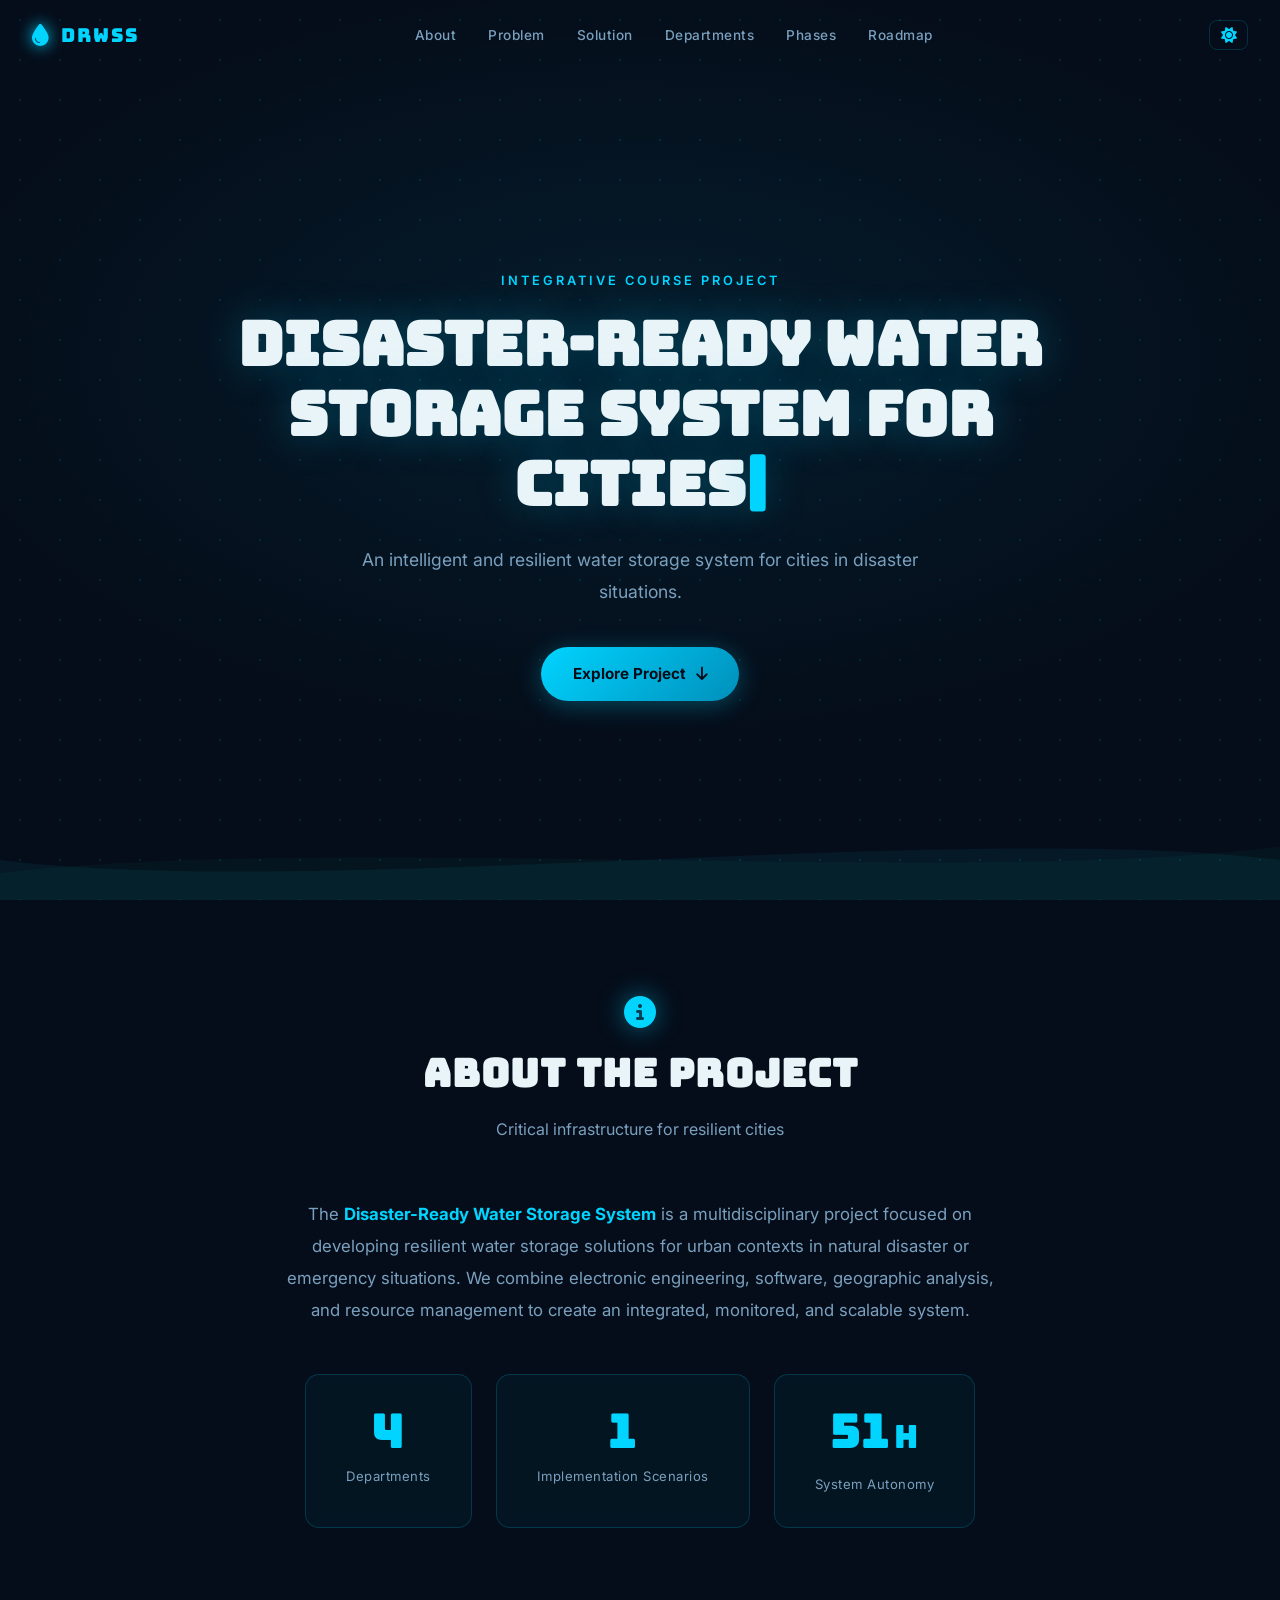
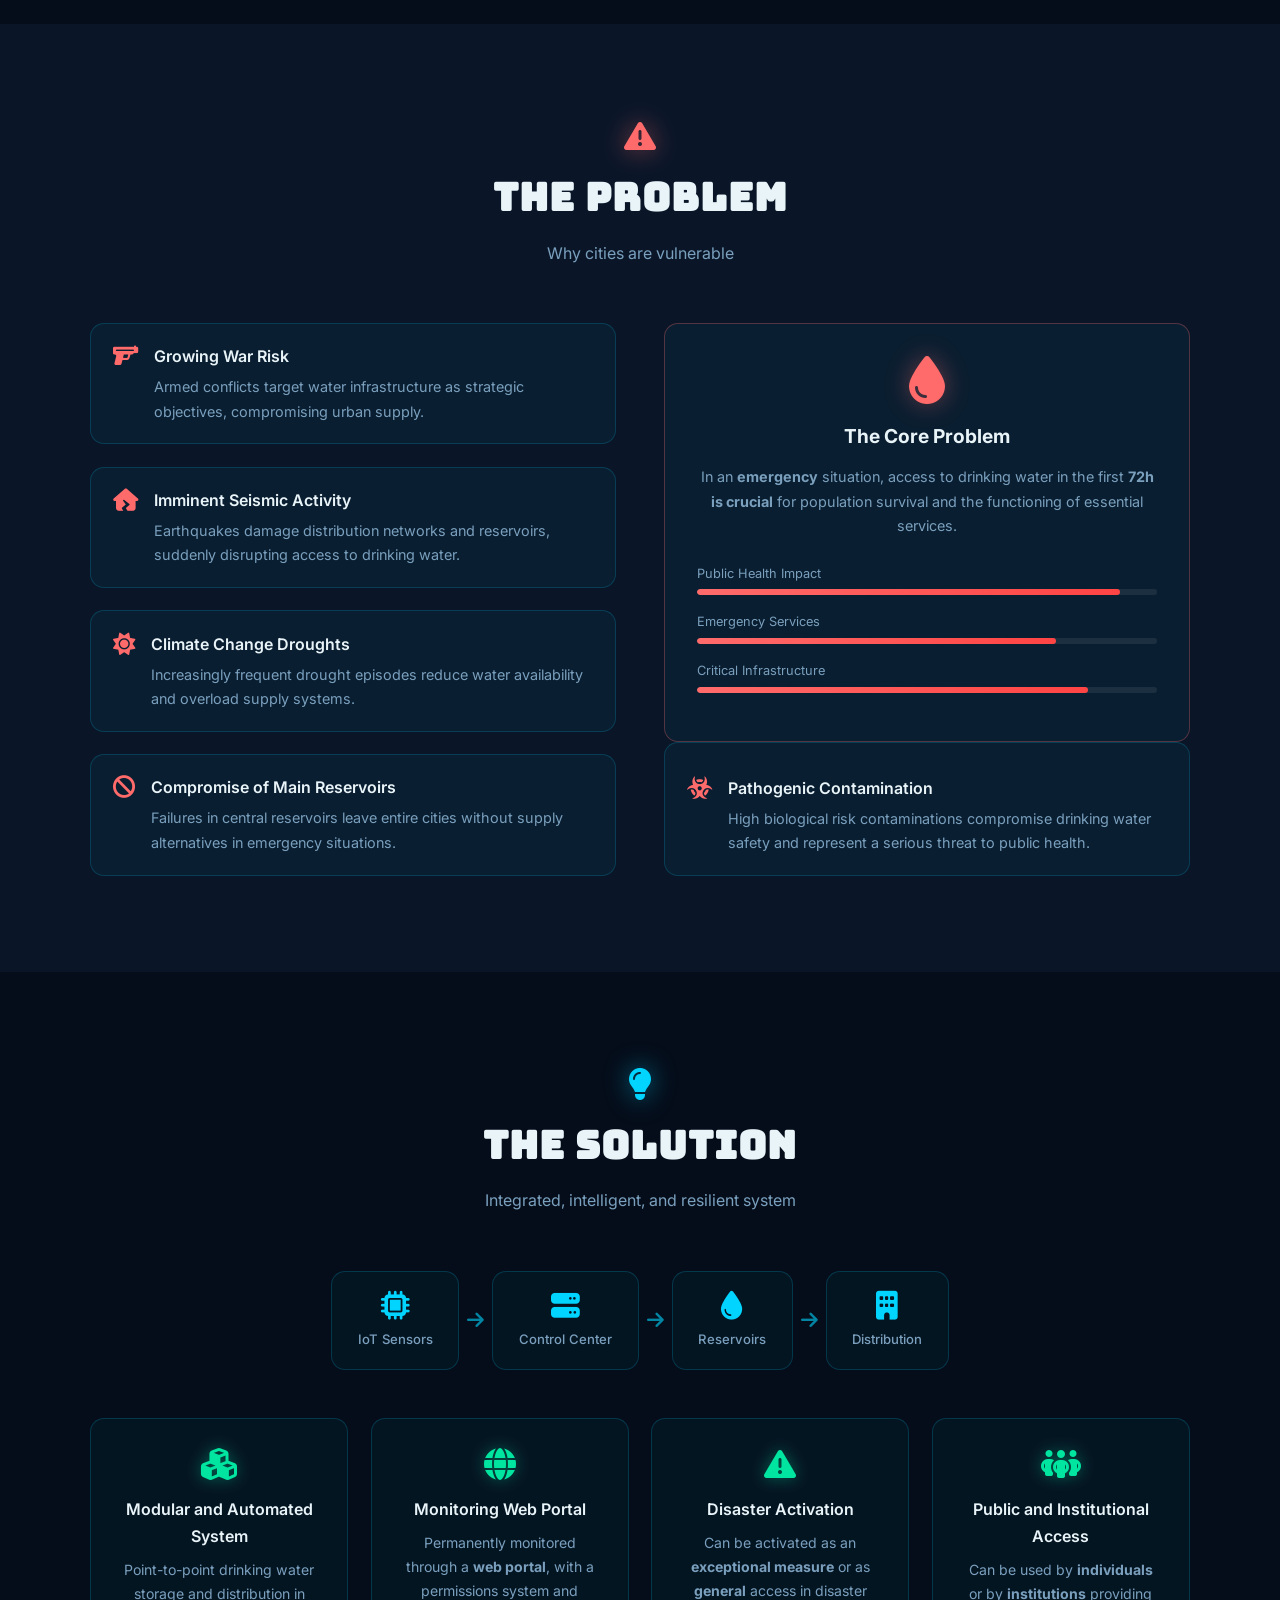
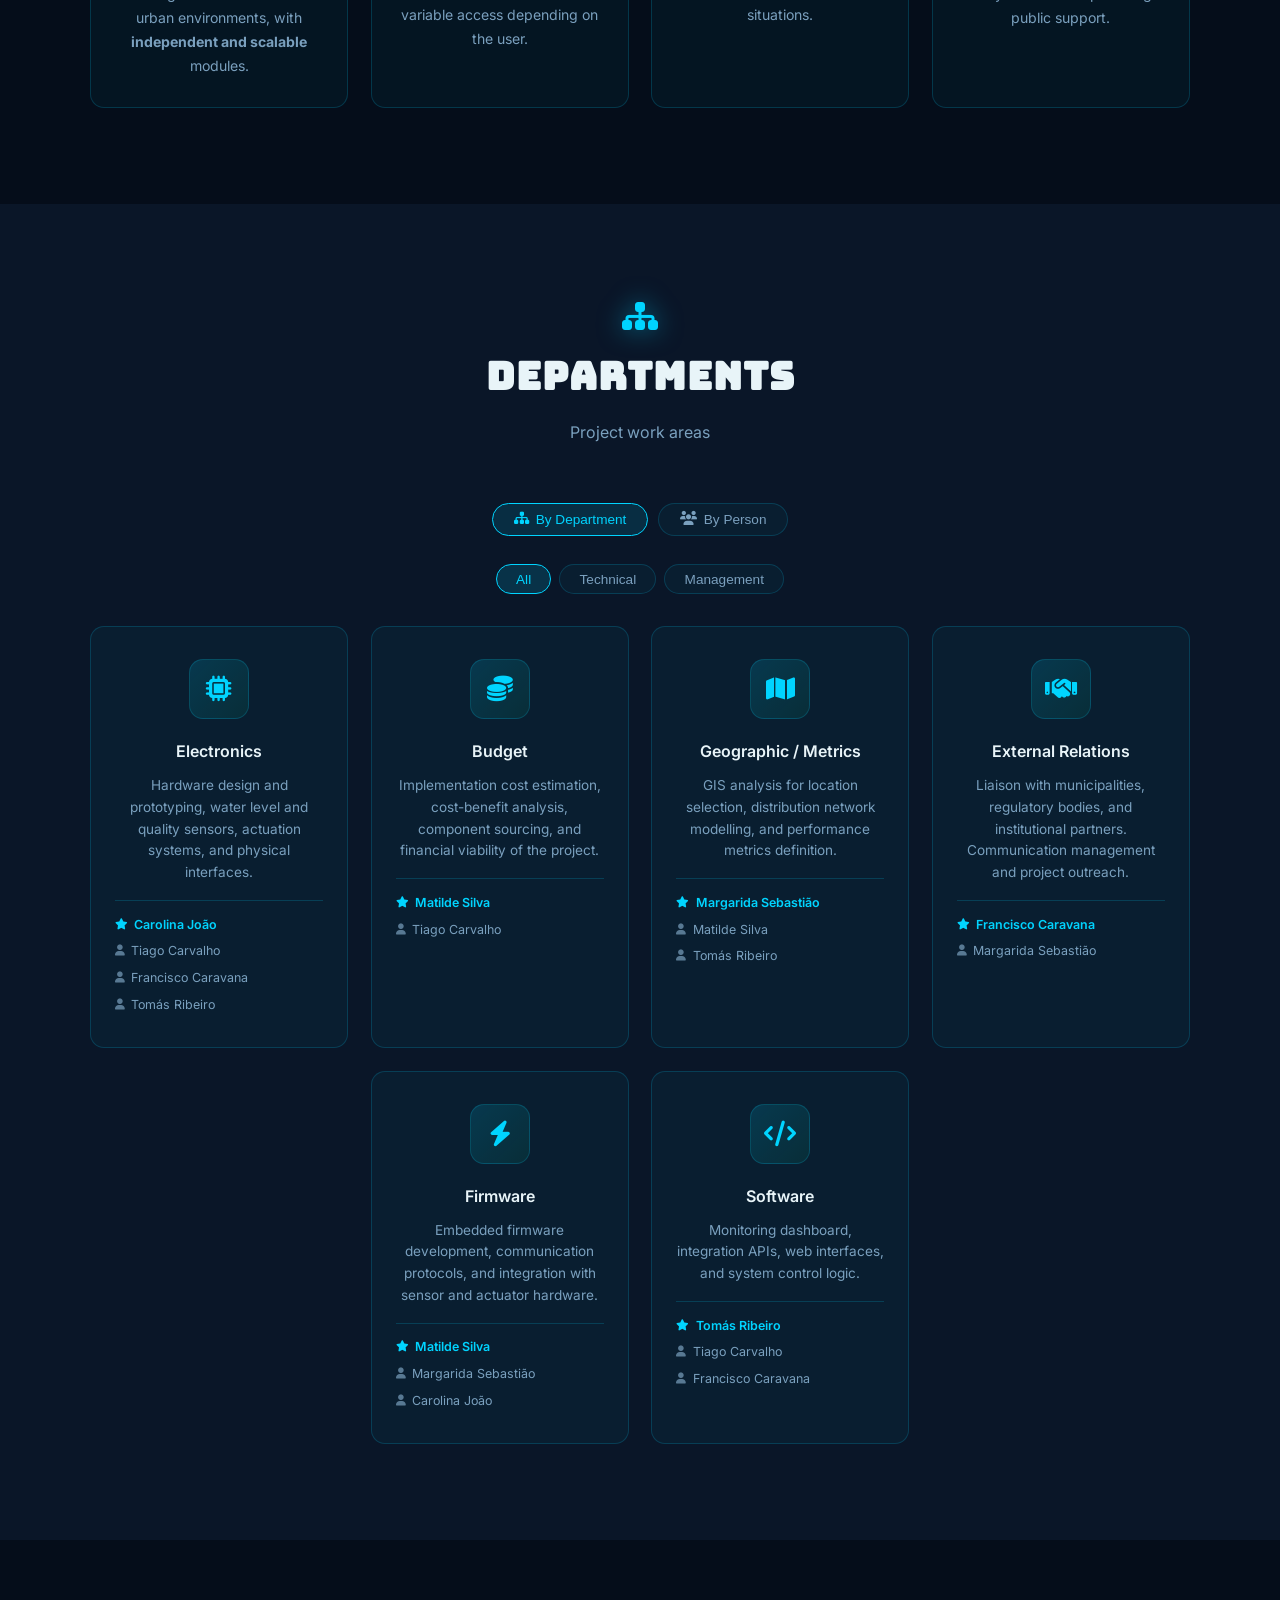
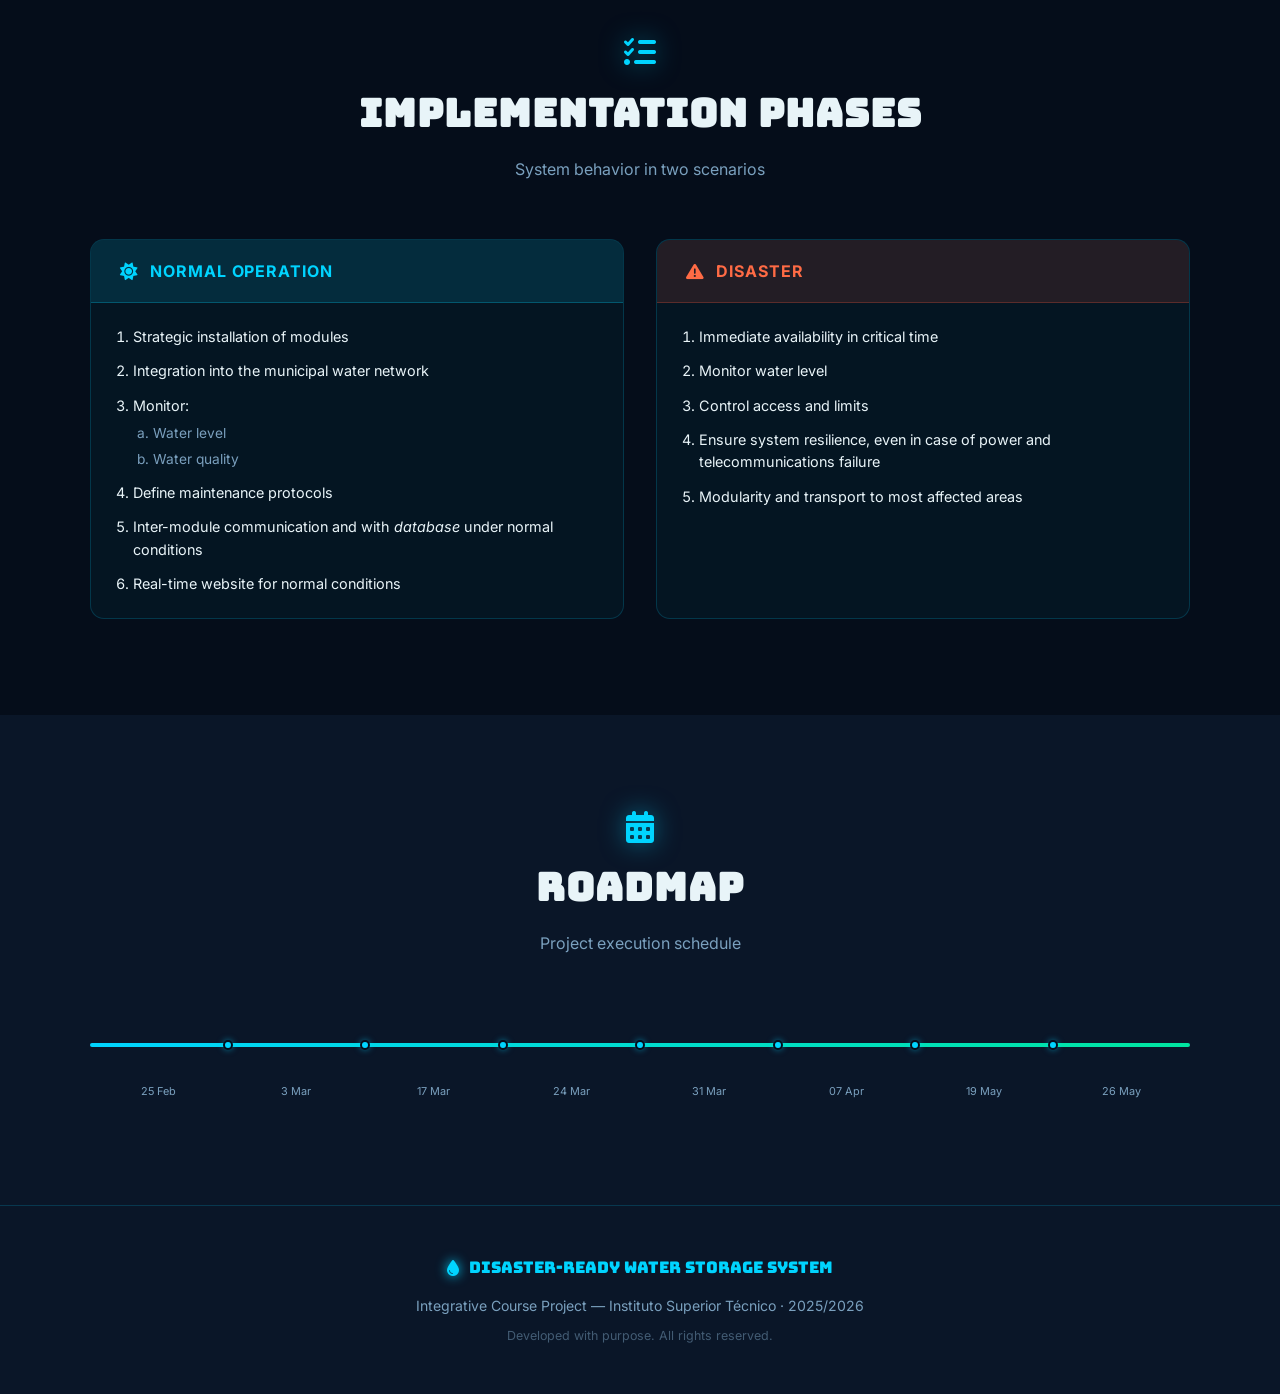
==== commit 13341358: "mode dark e light feitos" ====
--- a/index.html
+++ b/index.html
@@ -35,6 +35,9 @@
             <li><a href="#phases">Phases</a></li>
             <li><a href="#roadmap">Roadmap</a></li>
         </ul>
+        <button class="theme-toggle" id="themeToggle" title="Toggle light/dark mode">
+            <i class="fa-solid fa-sun" id="themeIcon"></i>
+        </button>
         <button class="nav-menu-btn" id="menuBtn">
             <i class="fa-solid fa-bars"></i>
         </button>
--- a/style.css
+++ b/style.css
@@ -4,7 +4,7 @@
    Dark theme + Cyan/Blue water palette
    =================================================== */
 
-/* ---- CSS VARIABLES ---- */
+/* ---- CSS VARIABLES — DARK MODE (default) ---- */
 :root {
     --bg-primary:    #050d1a;
     --bg-secondary:  #0a1628;
@@ -19,6 +19,62 @@
     --nav-height:    70px;
     --radius:        14px;
     --transition:    all 0.3s ease;
+}
+
+/* ---- CSS VARIABLES — LIGHT MODE ---- */
+body.light-mode {
+    --bg-primary:    #bcd9ef;
+    --bg-secondary:  #9bc6e5;
+    --bg-card:       #d2e8f5;
+    --accent-cyan:   #005f99;
+    --accent-green:  #007a5e;
+    --accent-red:    #b83232;
+    --text-primary:  #05131f;
+    --text-muted:    #1c4a68;
+    --glass-bg:      rgba(0, 70, 140, 0.08);
+    --glass-border:  rgba(0, 70, 140, 0.22);
+}
+
+/* Overrides for hardcoded dark colours */
+body.light-mode .navbar.scrolled {
+    background: rgba(180, 215, 240, 0.92);
+}
+
+body.light-mode .hero {
+    background: radial-gradient(ellipse 80% 60% at 50% 40%,
+        rgba(0, 70, 140, 0.2) 0%,
+        transparent 70%),
+        var(--bg-primary);
+}
+
+body.light-mode .hero::before {
+    background-image: radial-gradient(circle, rgba(0, 70, 140, 0.15) 1px, transparent 1px);
+}
+
+body.light-mode .wave1 {
+    fill: rgba(0, 60, 130, 0.22);
+}
+
+body.light-mode .wave2 {
+    fill: rgba(0, 130, 110, 0.16);
+}
+
+/* ---- THEME TOGGLE BUTTON ---- */
+.theme-toggle {
+    background: none;
+    border: 1px solid var(--glass-border);
+    color: var(--accent-cyan);
+    font-size: 1rem;
+    cursor: pointer;
+    padding: 0.4rem 0.65rem;
+    border-radius: 8px;
+    transition: var(--transition);
+    display: flex;
+    align-items: center;
+}
+
+.theme-toggle:hover {
+    background: var(--glass-bg);
 }
 
 /* ---- RESET & BASE ---- */
@@ -1364,7 +1420,7 @@
    Dark theme + Cyan/Blue water palette
    =================================================== */
 
-/* ---- CSS VARIABLES ---- */
+/* ---- CSS VARIABLES — DARK MODE (default) ---- */
 :root {
     --bg-primary:    #050d1a;
     --bg-secondary:  #0a1628;
@@ -1379,6 +1435,62 @@
     --nav-height:    70px;
     --radius:        14px;
     --transition:    all 0.3s ease;
+}
+
+/* ---- CSS VARIABLES — LIGHT MODE ---- */
+body.light-mode {
+    --bg-primary:    #bcd9ef;
+    --bg-secondary:  #9bc6e5;
+    --bg-card:       #d2e8f5;
+    --accent-cyan:   #005f99;
+    --accent-green:  #007a5e;
+    --accent-red:    #b83232;
+    --text-primary:  #05131f;
+    --text-muted:    #1c4a68;
+    --glass-bg:      rgba(0, 70, 140, 0.08);
+    --glass-border:  rgba(0, 70, 140, 0.22);
+}
+
+/* Overrides for hardcoded dark colours */
+body.light-mode .navbar.scrolled {
+    background: rgba(180, 215, 240, 0.92);
+}
+
+body.light-mode .hero {
+    background: radial-gradient(ellipse 80% 60% at 50% 40%,
+        rgba(0, 70, 140, 0.2) 0%,
+        transparent 70%),
+        var(--bg-primary);
+}
+
+body.light-mode .hero::before {
+    background-image: radial-gradient(circle, rgba(0, 70, 140, 0.15) 1px, transparent 1px);
+}
+
+body.light-mode .wave1 {
+    fill: rgba(0, 60, 130, 0.22);
+}
+
+body.light-mode .wave2 {
+    fill: rgba(0, 130, 110, 0.16);
+}
+
+/* ---- THEME TOGGLE BUTTON ---- */
+.theme-toggle {
+    background: none;
+    border: 1px solid var(--glass-border);
+    color: var(--accent-cyan);
+    font-size: 1rem;
+    cursor: pointer;
+    padding: 0.4rem 0.65rem;
+    border-radius: 8px;
+    transition: var(--transition);
+    display: flex;
+    align-items: center;
+}
+
+.theme-toggle:hover {
+    background: var(--glass-bg);
 }
 
 /* ---- RESET & BASE ---- */
